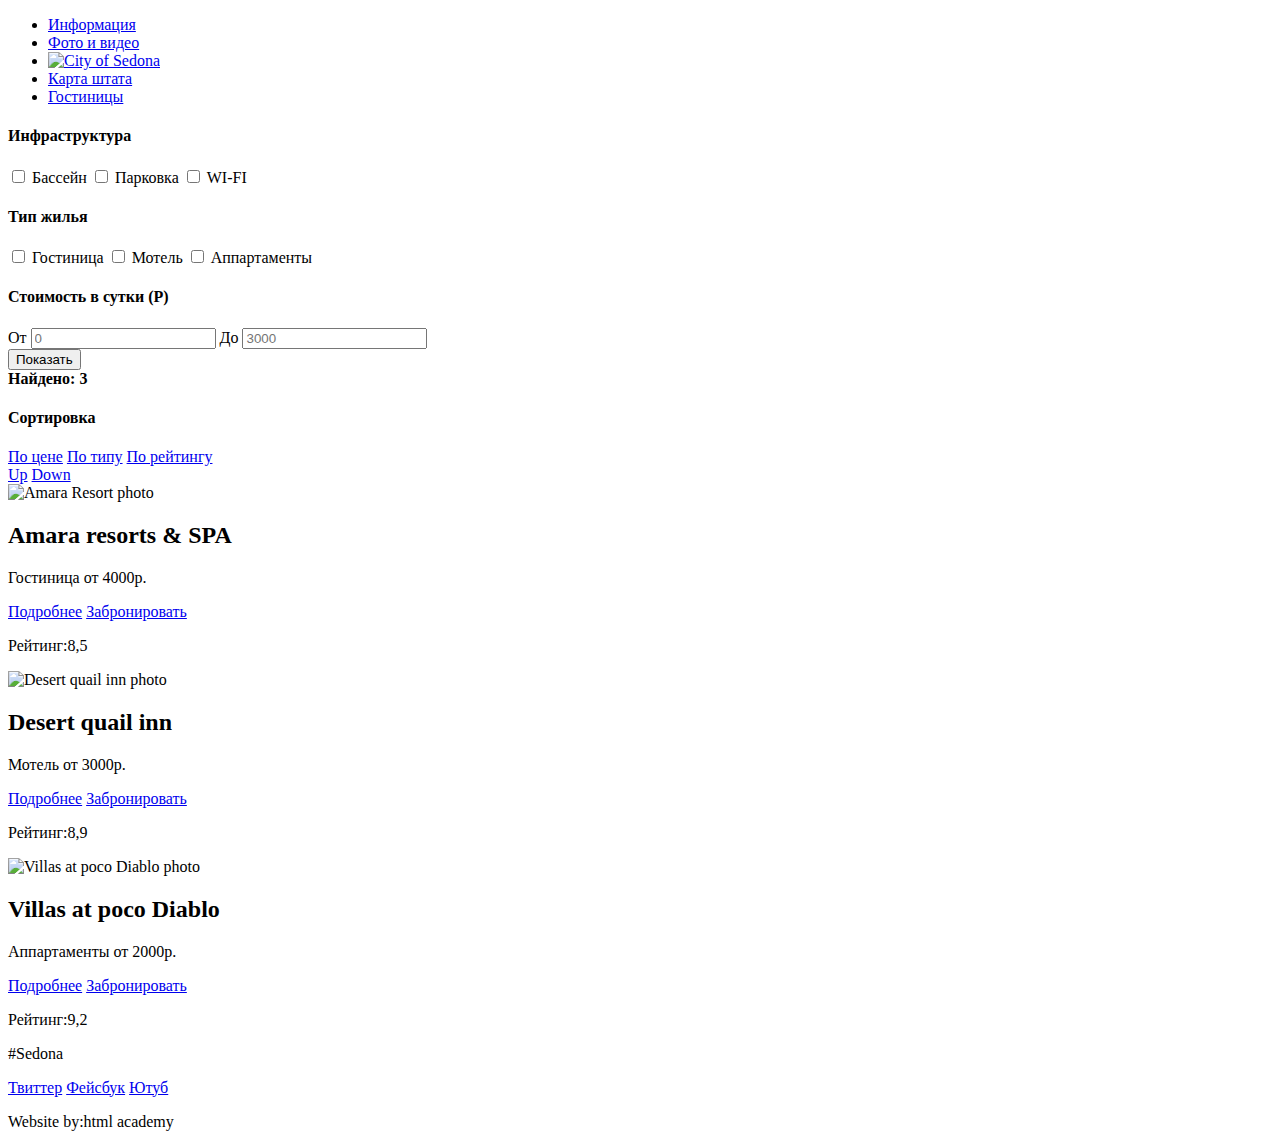
==== index-catalog.html @ 1a001a55 "Подправил  недочеты" ====
<!DOCTYPE html>
<html lang="ru">
<head>
    <meta charset="utf-8">
    <title>HTML Academy: Седона</title>
</head>
<body>
	<div class="container">

		<nav class="main-nav">
				<ul> 
					<li><a href="#">Информация</a></li>
					<li><a href="#">Фото и видео</a></li>
					<li><a href="#"><img src="#" class="logo" alt="City of Sedona"></a></li>
					<li><a href="#">Карта штата</a></li>   
					<li><a href="#">Гостиницы</a></li>
				</ul>
		</nav>

		<header class="search">
				<form action="#" method="post">

					<div class="infrostructure">
						<h4>Инфраструктура</h4>
						<label class="text"><input type="checkbox" name="pool">
						Бассейн
						</label>

						<label class="text"><input type="checkbox" name="parking">
						Парковка
						</label>

						<label class="text"><input type="checkbox" name="WI-FI">
						WI-FI
						</label>
					</div>

					<div class="type-of-house">
						<h4>Тип жилья</h4>

						<label class="text"><input type="checkbox" name="guesthouse">
						Гостиница
						</label>

						<label class="text"><input type="checkbox" name="motel">
						Мотель
						</label>

						<label class="text"><input type="checkbox" name="appartments">
						Аппартаменты
						</label>
					</div>

					<div class="price">
						<h4>Стоимость в сутки (Р)</h4>
						<div class="slider">
						<span class="bull bull-left"></span>
						<span class="bull bull-right"></span>
						</div>

						<label class="slide-text">
						<span>От </span><input type="text" id="from" name="from" placeholder="0">
						</label>

						<label class="slide-text">
						<span>До </span><input type="text" id="to" name="to" placeholder="3000">
						</label>
					</div>

					<button>Показать</button>
		 		</form>
		</header>

		<div class="results">
				<div class="sort">
					<div class="sort-left">
						<b>Найдено: 3</b>
						<h4>Сортировка</h4>
						<a href="#">По цене</a>
						<a href="#">По типу</a>
						<a href="#">По рейтингу</a>
					</div>

					<div class="sort-right">
						<a href="#" class="arrow">Up</a>
						<a href="#" class="arrow">Down</a>
					</div>
				</div>

				<div class="search-results-items">


					<div class="search-result-item">
						<img src="#" alt="Amara Resort photo">
						<h2>Amara resorts & SPA</h2>
						<P>Гостиница от 4000р.</P>
						<a href="#" class="btn">Подробнее</a>
						<a href="#" class="btn">Забронировать</a>
						<P>Рейтинг:8,5</P>
						<div class="stars">
							<span></span>
							<span></span>
							<span></span>
							<span></span>
							<span></span>
						</div>
					</div>


					<div class="search-result-item">
						<img src="#" alt="Desert quail inn photo">
						<h2>Desert quail inn</h2>
						<P>Мотель от 3000р.</P>
						<a href="#" class="btn">Подробнее</a>
						<a href="#" class="btn">Забронировать</a>
						<P>Рейтинг:8,9</P>
						<div class="stars">
							<span></span>
							<span></span>
							<span></span>
							<span></span>
							<span></span>
						</div>
					</div>


					<div class="search-result-item">
						<img src="#" alt="Villas at poco Diablo photo">
						<h2>Villas at poco Diablo</h2>
						<P>Аппартаменты от 2000р.</P>
						<a href="#" class="btn">Подробнее</a>
						<a href="#" class="btn">Забронировать</a>
						<P>Рейтинг:9,2</P>
						<div class="stars">
							<span></span>
							<span></span>
							<span></span>
							<span></span>
							<span></span>
						</div>
					</div>

				</div>
		</div>

		<div class="footer">

				<div class="footer-hashtag">
					<p>#Sedona</p>
				</div>

				<div class="footer-social">
					<a class="social-btn social-btn-twitter" href="#">Твиттер</a>
					<a class="social-btn social-btn-facebook" href="#">Фейсбук</a>
					<a class="social-btn social-btn-youtube" href="#">Ютуб</a>
				</div>

				<div class="footer-copyright">
					<p>Website by:<a class="copyright">html academy</a></p>
				</div>
		</div>

	</div>
</body>
</html>
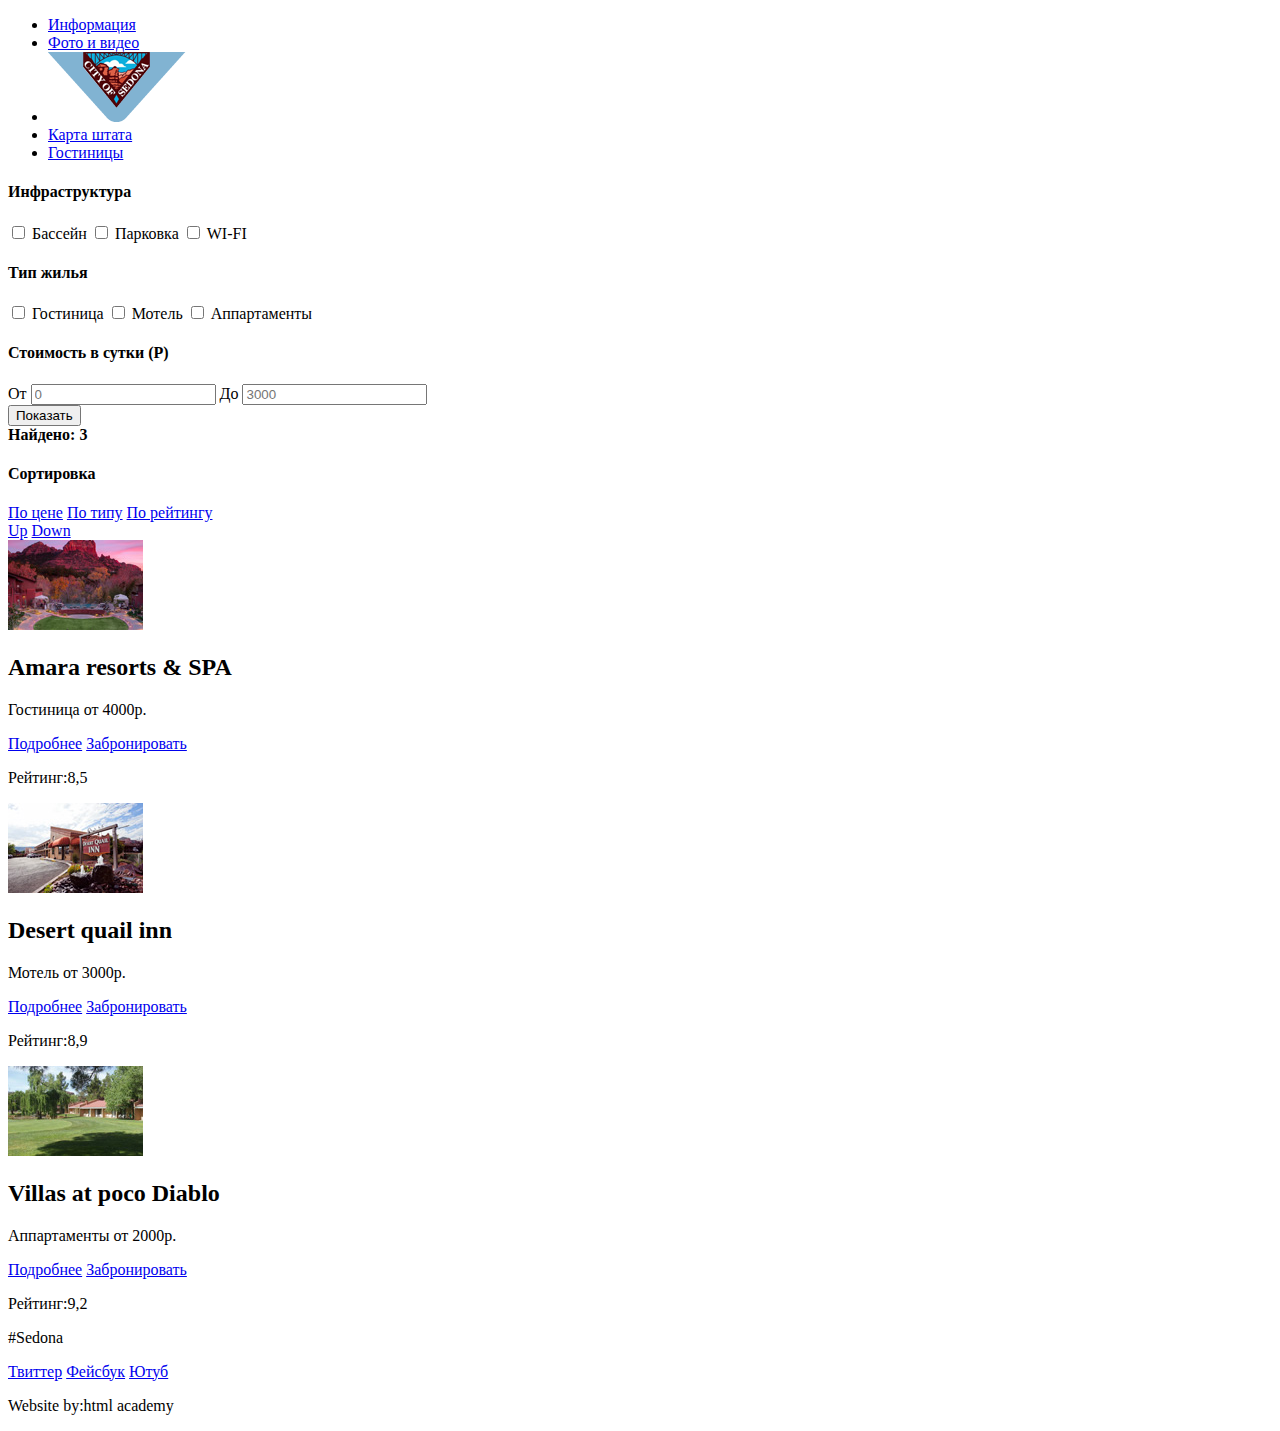
==== commit ebaa67d3: "+Контентные Картинки" ====
--- a/index-catalog.html
+++ b/index-catalog.html
@@ -11,7 +11,7 @@
 				<ul> 
 					<li><a href="#">Информация</a></li>
 					<li><a href="#">Фото и видео</a></li>
-					<li><a href="#"><img src="#" class="logo" alt="City of Sedona"></a></li>
+					<li><a href="#"><img src="img/logo.png" class="logo" alt="City of Sedona" width="138px" height="70px" ></a></li>
 					<li><a href="#">Карта штата</a></li>   
 					<li><a href="#">Гостиницы</a></li>
 				</ul>
@@ -91,7 +91,7 @@
 
 
 					<div class="search-result-item">
-						<img src="#" alt="Amara Resort photo">
+						<img src="img/amara-resort-img.jpg" alt="Amara Resort photo">
 						<h2>Amara resorts & SPA</h2>
 						<P>Гостиница от 4000р.</P>
 						<a href="#" class="btn">Подробнее</a>
@@ -108,7 +108,7 @@
 
 
 					<div class="search-result-item">
-						<img src="#" alt="Desert quail inn photo">
+						<img src="img/desert-quail-img.jpg" alt="Desert quail inn photo">
 						<h2>Desert quail inn</h2>
 						<P>Мотель от 3000р.</P>
 						<a href="#" class="btn">Подробнее</a>
@@ -125,7 +125,7 @@
 
 
 					<div class="search-result-item">
-						<img src="#" alt="Villas at poco Diablo photo">
+						<img src="img/villas-img.jpg" alt="Villas at poco Diablo photo">
 						<h2>Villas at poco Diablo</h2>
 						<P>Аппартаменты от 2000р.</P>
 						<a href="#" class="btn">Подробнее</a>
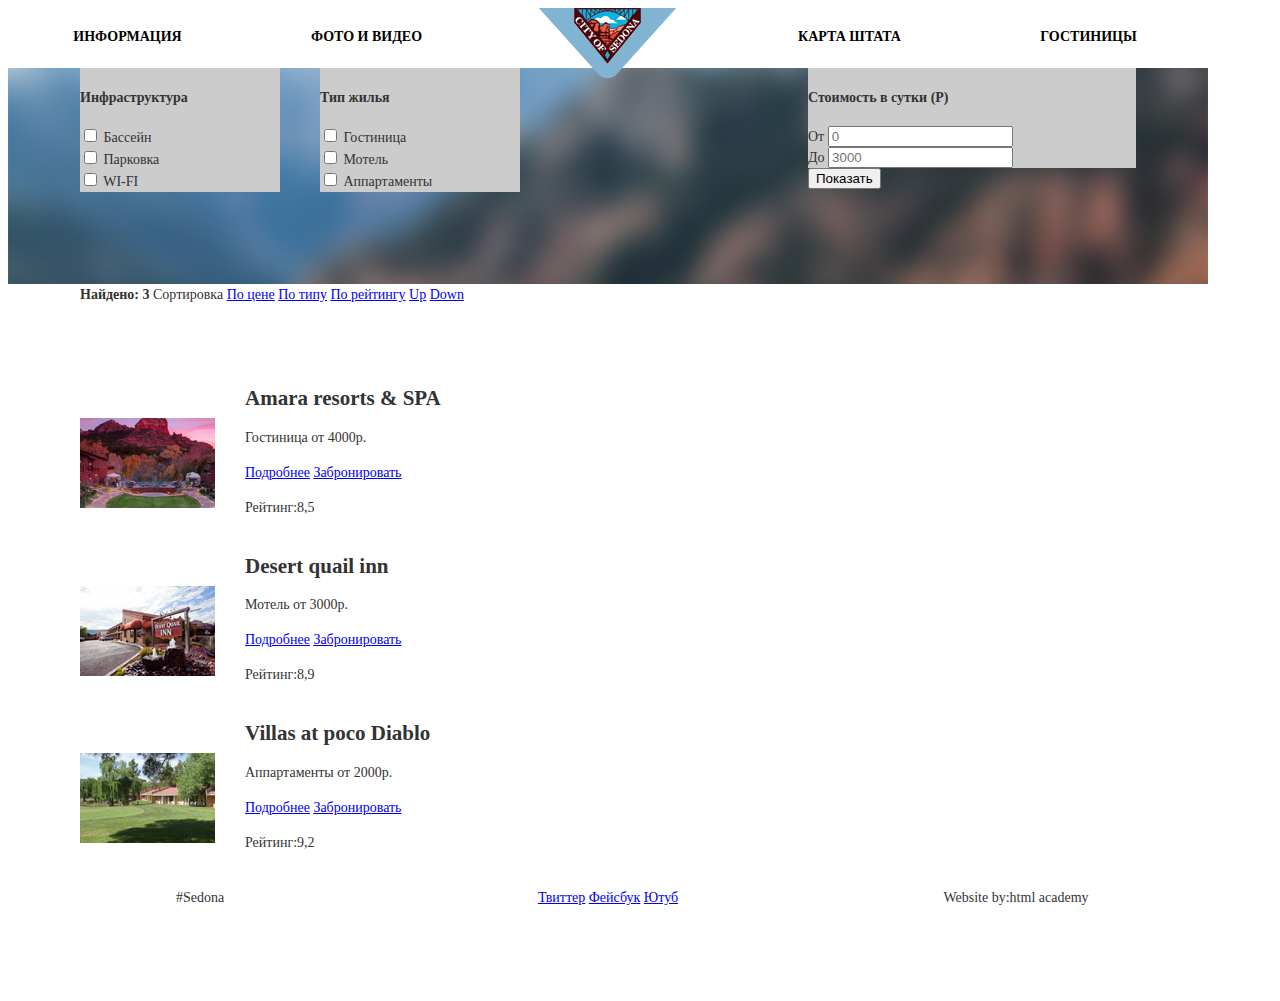
==== commit f5bcbe17: "сетка личного проекта." ====
--- a/index-catalog.html
+++ b/index-catalog.html
@@ -3,6 +3,7 @@
 <head>
     <meta charset="utf-8">
     <title>HTML Academy: Седона</title>
+    <link href="css/style.css" rel="stylesheet">
 </head>
 <body>
 	<div class="container">
@@ -17,8 +18,8 @@
 				</ul>
 		</nav>
 
-		<header class="search">
-				<form action="#" method="post">
+		<header class="filter clearfix">
+				<form action="#" method="post" class="filter-form">
 
 					<div class="infrostructure">
 						<h4>Инфраструктура</h4>
@@ -75,7 +76,7 @@
 				<div class="sort">
 					<div class="sort-left">
 						<b>Найдено: 3</b>
-						<h4>Сортировка</h4>
+						<span>Сортировка</span>
 						<a href="#">По цене</a>
 						<a href="#">По типу</a>
 						<a href="#">По рейтингу</a>
@@ -91,6 +92,7 @@
 
 
 					<div class="search-result-item">
+						
 						<img src="img/amara-resort-img.jpg" alt="Amara Resort photo">
 						<h2>Amara resorts & SPA</h2>
 						<P>Гостиница от 4000р.</P>
@@ -104,6 +106,7 @@
 							<span></span>
 							<span></span>
 						</div>
+						
 					</div>
 
 
@@ -143,22 +146,23 @@
 				</div>
 		</div>
 
-		<div class="footer">
+		<footer>
+				<div class="footer-content">
+					<div class="footer-hashtag">
+						<p>#Sedona</p>
+					</div>
 
-				<div class="footer-hashtag">
-					<p>#Sedona</p>
+					<div class="footer-social">
+						<a class="social-btn social-btn-twitter" href="#">Твиттер</a>
+						<a class="social-btn social-btn-facebook" href="#">Фейсбук</a>
+						<a class="social-btn social-btn-youtube" href="#">Ютуб</a>
+					</div>
+
+					<div class="footer-copyright">
+						<p>Website by:<a class="copyright">html academy</a></p>
+					</div>
 				</div>
-
-				<div class="footer-social">
-					<a class="social-btn social-btn-twitter" href="#">Твиттер</a>
-					<a class="social-btn social-btn-facebook" href="#">Фейсбук</a>
-					<a class="social-btn social-btn-youtube" href="#">Ютуб</a>
-				</div>
-
-				<div class="footer-copyright">
-					<p>Website by:<a class="copyright">html academy</a></p>
-				</div>
-		</div>
+		</footer>
 
 	</div>
 </body>
--- a/css/style.css
+++ b/css/style.css
@@ -0,0 +1,264 @@
+body {
+	font-family: "PT Sans";
+	font-size: 14px;
+	line-height: 21px;
+	color: #333333;
+	font-weight: normal;
+	width:1200px;
+}
+
+.container {
+	width: 1200px;
+}
+
+.clearfix::after {
+	clear:both;
+	display: table;
+	content:"";
+}
+	
+
+h1 {
+	font-size: 21px;
+	line-height: 26px;
+	font-weight: bold;
+}
+
+h3 {
+	font-size: 21px;
+	line-height: 21px;
+	color: #000000;
+}
+
+.main-nav ul {
+	font-size: 0px;
+	padding: 0px;
+	margin: 0px;
+}
+
+.main-nav li {
+	display: inline-block;
+	padding-top: 16px;
+	padding-bottom: 18px;
+	width: 239px;
+	margin: 0px;
+	font-size: 14px;
+	line-height: 26px;
+	text-align: center;
+	vertical-align: top;
+}
+.main-nav li:nth-child(3) {
+	width: 244px;
+	height: 56px;
+	padding: 0px;
+	margin: 0px;
+}
+
+.main-nav li a {
+	text-decoration: none;
+	text-transform: uppercase;
+	color: #000000;
+	font-weight: bold;
+}
+
+.main-nav {
+	min-height: 56px;
+}
+
+.header-landscape {
+	height: 352px;
+	width: 458px;
+	margin: 0 auto;
+	
+}
+.header-landscape img {
+	font-size: 0px;
+	padding: 0px;
+	margin: 0px;
+}
+
+.landscape {
+	background-image: url("../img/landscape-bottom-mask.png"), url("../img/landscape.jpg");
+	background-position: bottom, center;
+	background-repeat: no-repeat, no-repeat;
+	padding-top: 76px;
+	height: 432px;	
+}
+
+.promo {
+	min-height: 217px;
+	text-align: center;
+}
+
+.advantages > div {
+	outline: 1px solid black;
+	
+}
+
+.advantages-first-block .advantage-item-left {
+	float:left;
+	width: 400px;
+}
+
+.advantages-first-block .advantage-item-right {
+	float:right;
+	width: 800px;
+}
+
+.features ul{
+	min-height: 330px;
+	padding: 0px;
+	margin: 0px;
+	font-size: 0px;
+}
+
+.features li {
+	display: inline-block;
+	width: 400px;
+	margin: 0px;
+	font-size: 14px;
+}
+
+.advantages-second-block .advantage-item-left {
+	float:left;
+	width: 800px;
+}
+
+.advantages-second-block .advantage-item-right {
+	float:left;
+	width: 400px;
+}
+
+.advantages-third-block ul {
+	min-height: 256px;
+	padding: 0px;
+	margin: 0px;
+	font-size: 0px;
+}
+
+.advantages-third-block li {
+	display: inline-block;
+	margin: 0px;
+	padding: 0px;
+	width: 400px;
+	font-size: 14px;
+}
+
+.search {
+	position: relative;
+	min-height: 290px;
+	text-align: center;
+}
+
+.search .pop-up {
+	display: block;
+	margin: 0 auto;
+	width: 568px;
+	background: #766357;
+	color: white;
+	min-height: 86px;	
+}
+
+.search-block {
+	position: absolute;
+	min-height: 400px;
+	width: 568px;
+}
+
+.map {
+	height: 595px;
+}
+
+footer {
+	min-height: 120px;
+}
+
+.footer-content {
+	width: 1056px; 
+	margin: 0 auto;
+	font-size: 0px;
+}
+
+.footer-content div {
+	display: inline-block;
+	font-size: 14px;
+	text-align: center;
+}
+
+.footer-social {
+	width: 400px;
+	margin: 0 88px;
+}
+
+.footer-copyright,
+.footer-hashtag {
+	width: 240px;
+}
+
+
+
+
+.filter {
+	background: url("../img/filter-background.jpg");
+	min-height: 216px;
+	
+}
+form {
+	width: 1056px;
+	margin: 0 auto;
+}
+
+.infrostructure,
+.type-of-house {
+	width: 200px;
+	float: left; 
+	background: #ccc;
+}
+
+.infrostructure {
+	margin-right: 40px;
+}
+
+.type-of-house {
+	margin-right: 288px;
+}
+
+.price {
+	width: 328px;
+	float: right;
+	background: #ccc;
+}
+
+.filter-form label {
+	display: block;
+}
+
+.results {
+	width: 1056px;
+	margin: 0 auto;
+}
+
+.sort {
+	min-height: 87px;
+}
+
+.sort-left,
+.sort-right {
+	display: inline-block;
+}
+
+.sort-left span {
+	mrgin-left: 50px;
+}
+
+.search-result-item {
+	min-height: 150px;
+	padding-left: 165px;
+	position: relative;
+}
+
+.search-result-item img {
+	position: absolute;
+	top: 30px;
+	left: 0px;
+}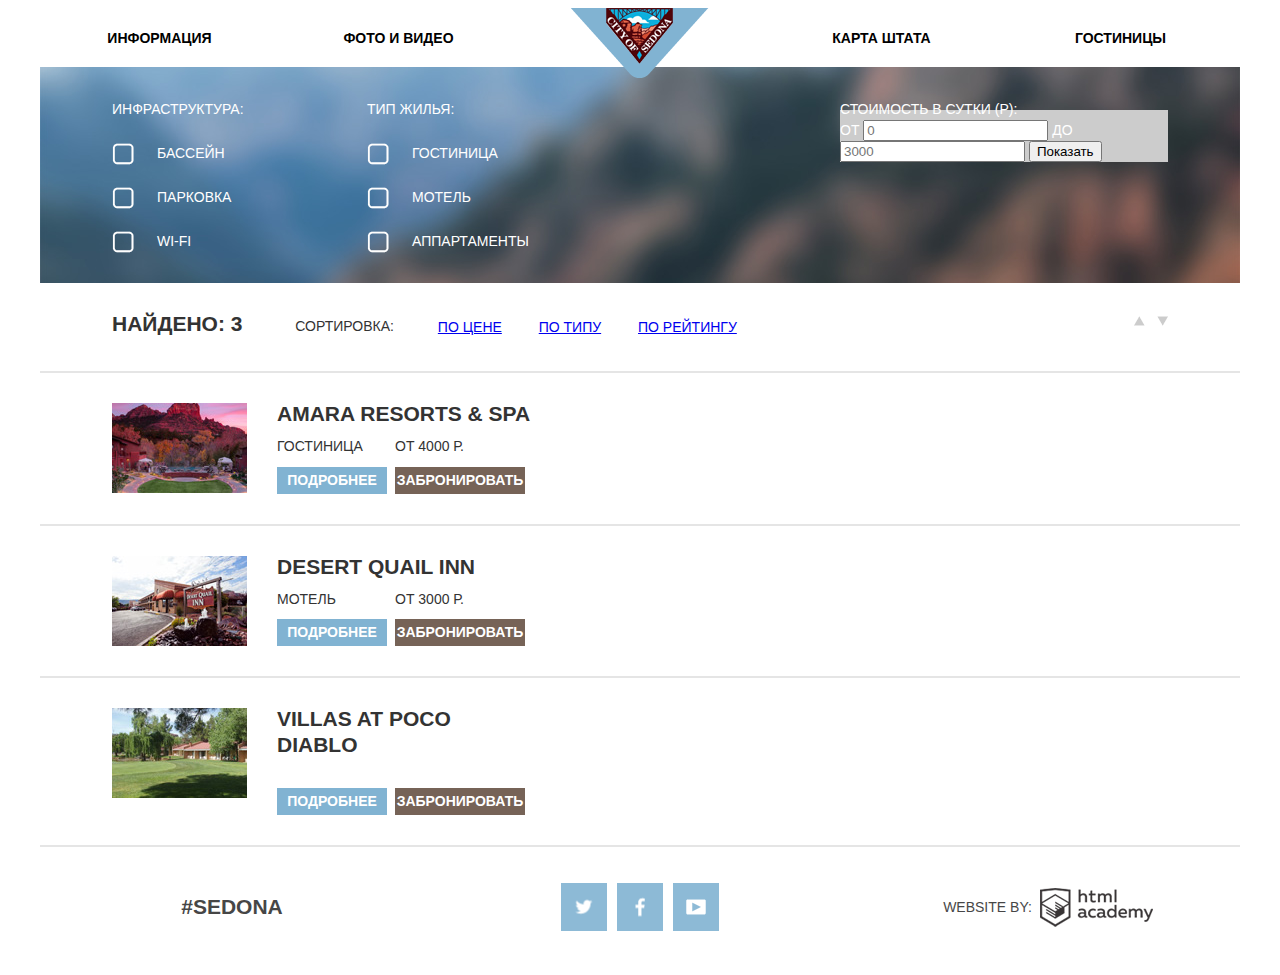
==== commit 55474330: "Сделал что смог" ====
--- a/index-catalog.html
+++ b/index-catalog.html
@@ -21,39 +21,39 @@
 		<header class="filter clearfix">
 				<form action="#" method="post" class="filter-form">
 
-					<div class="infrostructure">
-						<h4>Инфраструктура</h4>
-						<label class="text"><input type="checkbox" name="pool">
+					<fieldset class="infrostructure">
+						<legend>Инфраструктура:</legend>
+						<input type="checkbox" name="pool" id="pool"><label for="pool" class="text">
 						Бассейн
 						</label>
 
-						<label class="text"><input type="checkbox" name="parking">
+						<input type="checkbox" name="parking" id="parking"><label for="parking" class="text">
 						Парковка
 						</label>
 
-						<label class="text"><input type="checkbox" name="WI-FI">
+						<input type="checkbox" name="wi-fi" id="wi-fi"><label for="wi-fi" class="text">
 						WI-FI
 						</label>
-					</div>
+					</fieldset>
 
-					<div class="type-of-house">
-						<h4>Тип жилья</h4>
+					<fieldset class="type-of-house">
+						<legend>Тип жилья:</legend>
 
-						<label class="text"><input type="checkbox" name="guesthouse">
+						<input type="checkbox" name="guesthouse" id="guesthouse"><label for="guesthouse" class="text">
 						Гостиница
 						</label>
 
-						<label class="text"><input type="checkbox" name="motel">
+						<input type="checkbox" name="motel" id="motel"><label for="motel" class="text">
 						Мотель
 						</label>
 
-						<label class="text"><input type="checkbox" name="appartments">
+						<input type="checkbox" name="appartments" id="appartments"><label for="appartments" class="text">
 						Аппартаменты
 						</label>
-					</div>
+					</fieldset>
 
-					<div class="price">
-						<h4>Стоимость в сутки (Р)</h4>
+					<fieldset class="price">
+						<legend>Стоимость в сутки (Р):</legend>
 						<div class="slider">
 						<span class="bull bull-left"></span>
 						<span class="bull bull-right"></span>
@@ -66,83 +66,101 @@
 						<label class="slide-text">
 						<span>До </span><input type="text" id="to" name="to" placeholder="3000">
 						</label>
-					</div>
-
-					<button>Показать</button>
+						<button>Показать</button>
+					</fieldset>
 		 		</form>
 		</header>
 
 		<div class="results">
-				<div class="sort">
-					<div class="sort-left">
+				<div class="sort clearfix">
 						<b>Найдено: 3</b>
-						<span>Сортировка</span>
-						<a href="#">По цене</a>
-						<a href="#">По типу</a>
-						<a href="#">По рейтингу</a>
-					</div>
-
-					<div class="sort-right">
-						<a href="#" class="arrow">Up</a>
-						<a href="#" class="arrow">Down</a>
-					</div>
+						<span>Сортировка:</span>
+						<a href="#" class="sort-type">По цене</a>
+						<a href="#" class=" sort-type">По типу</a>
+						<a href="#" class="sort-type">По рейтингу</a>
+						<div class="arrow-block">
+							<a href="#" class="arrow" title="Up"></a>
+							<a href="#" class="arrow" title="Down"></a>
+						</div>
 				</div>
 
 				<div class="search-results-items">
-
+					<div class="search-result-item">
+						<div class="result-content">
+							<img src="img/amara-resort-img.jpg" alt="Amara Resort photo" width="135px" height="90px">
+							<div class="description">
+								<h2>Amara resorts & SPA</h2>
+								<div class="type-price">
+									<span>Гостиница</span>
+									<span>от 4000 р.</span>
+								</div>
+								<div class="btns">
+									<a href="#" class="btn btn-more">Подробнее</a>
+									<a href="#" class="btn btn-book">Забронировать</a>
+								</div>
+							</div>
+							<div class="stars">
+								<span></span>
+								<span></span>
+								<span></span>
+								<span></span>
+								<span></span>
+								<P>Рейтинг:8,5</P>
+							</div>	
+						</div>
+					</div>
 
 					<div class="search-result-item">
-						
-						<img src="img/amara-resort-img.jpg" alt="Amara Resort photo">
-						<h2>Amara resorts & SPA</h2>
-						<P>Гостиница от 4000р.</P>
-						<a href="#" class="btn">Подробнее</a>
-						<a href="#" class="btn">Забронировать</a>
-						<P>Рейтинг:8,5</P>
-						<div class="stars">
-							<span></span>
-							<span></span>
-							<span></span>
-							<span></span>
-							<span></span>
-						</div>
-						
-					</div>
-
-
-					<div class="search-result-item">
-						<img src="img/desert-quail-img.jpg" alt="Desert quail inn photo">
-						<h2>Desert quail inn</h2>
-						<P>Мотель от 3000р.</P>
-						<a href="#" class="btn">Подробнее</a>
-						<a href="#" class="btn">Забронировать</a>
-						<P>Рейтинг:8,9</P>
-						<div class="stars">
-							<span></span>
-							<span></span>
-							<span></span>
-							<span></span>
-							<span></span>
+						<div class="result-content">
+							<img src="img/desert-quail-img.jpg" alt="Desert quail inn photo" width="135px" height="90px">
+							<div class="description">
+								<h2>Desert quail inn</h2>
+								<div class="type-price">
+									<span>Мотель</span>
+									<span>от 3000 р.</span>
+								</div>
+								<div class="btns">
+									<a href="#" class="btn btn-more">Подробнее</a>
+									<a href="#" class="btn btn-book">Забронировать</a>
+								</div>
+							</div>
+							<div class="stars">
+								<span></span>
+								<span></span>
+								<span></span>
+								<span></span>
+								<span></span>
+								<P>Рейтинг:8,9</P>
+							</div>
 						</div>
 					</div>
 
 
 					<div class="search-result-item">
-						<img src="img/villas-img.jpg" alt="Villas at poco Diablo photo">
-						<h2>Villas at poco Diablo</h2>
-						<P>Аппартаменты от 2000р.</P>
-						<a href="#" class="btn">Подробнее</a>
-						<a href="#" class="btn">Забронировать</a>
-						<P>Рейтинг:9,2</P>
-						<div class="stars">
-							<span></span>
-							<span></span>
-							<span></span>
-							<span></span>
-							<span></span>
+						<div class="result-content">
+								<img src="img/villas-img.jpg" alt="Villas at poco Diablo photo" width="135px" height="90px">
+								<div class="description">
+									<h2>Villas at poco Diablo</h2>
+									<div class="price-type">
+										<span>Аппартаменты</span>
+										<span>от 2000р.</span>
+									</div>
+									<div class="btns">
+										<a href="#" class="btn">Подробнее</a>
+										<a href="#" class="btn">Забронировать</a>
+									</div>
+								</div>
+								
+								<div class="stars">
+									<span></span>
+									<span></span>
+									<span></span>
+									<span></span>
+									<span></span>
+									<P>Рейтинг:9,2</P>
+								</div>
+							</div>
 						</div>
-					</div>
-
 				</div>
 		</div>
 
@@ -158,8 +176,8 @@
 						<a class="social-btn social-btn-youtube" href="#">Ютуб</a>
 					</div>
 
-					<div class="footer-copyright">
-						<p>Website by:<a class="copyright">html academy</a></p>
+					<<div class="footer-copyright">
+						<span>Website by:</span><a class="copyright-btn" title="html academy" href="#"></a>
 					</div>
 				</div>
 		</footer>
--- a/css/style.css
+++ b/css/style.css
@@ -1,14 +1,17 @@
 body {
-	font-family: "PT Sans";
 	font-size: 14px;
 	line-height: 21px;
 	color: #333333;
 	font-weight: normal;
-	width:1200px;
+	text-transform: uppercase;
+	background-color: #ffffff;
+	font-family: 'PT Sans', 'Arial', sans-serif;
 }
 
 .container {
 	width: 1200px;
+	padding: 0 20px;
+	margin: 0 auto;
 }
 
 .clearfix::after {
@@ -17,19 +20,6 @@
 	content:"";
 }
 	
-
-h1 {
-	font-size: 21px;
-	line-height: 26px;
-	font-weight: bold;
-}
-
-h3 {
-	font-size: 21px;
-	line-height: 21px;
-	color: #000000;
-}
-
 .main-nav ul {
 	font-size: 0px;
 	padding: 0px;
@@ -39,7 +29,7 @@
 .main-nav li {
 	display: inline-block;
 	padding-top: 16px;
-	padding-bottom: 18px;
+	padding-bottom: 16px;
 	width: 239px;
 	margin: 0px;
 	font-size: 14px;
@@ -61,10 +51,6 @@
 	font-weight: bold;
 }
 
-.main-nav {
-	min-height: 56px;
-}
-
 .header-landscape {
 	height: 352px;
 	width: 458px;
@@ -79,6 +65,7 @@
 
 .landscape {
 	background-image: url("../img/landscape-bottom-mask.png"), url("../img/landscape.jpg");
+	background-color: #7e8187;
 	background-position: bottom, center;
 	background-repeat: no-repeat, no-repeat;
 	padding-top: 76px;
@@ -86,108 +73,338 @@
 }
 
 .promo {
-	min-height: 217px;
-	text-align: center;
-}
-
-.advantages > div {
-	outline: 1px solid black;
-	
-}
-
-.advantages-first-block .advantage-item-left {
+	text-align: center;
+	padding-top: 63px;
+}
+
+.promo h1 {
+	font-size: 21px;
+	line-height: 26px; 
+	padding-left: 300px;
+	padding-right: 300px;
+	margin: 0px;
+	font-weight: bold;
+	margin-bottom: 30px;
+}
+
+.promo h2 {
+	font-size: 14px;
+	line-height: 26px;
+	margin: 0px;
+	font-weight: normal;
+	margin-bottom: 50px;
+}
+
+
+.advantages-first-block {
+	background-color: #81b3d2;
+}
+
+.advantages h3 {
+	font-size: 21px;
+	line-height: 21px;
+	text-align: center;
+	font-weight: bold;
+	margin: 0px;
+}
+
+.advantages-first-block .advantage-item-text {
 	float:left;
+}
+
+.advantages-first-block .advantage-item-picture {
+	float:right;
+}
+
+.advantage-item-picture img {
+	display: block;
+	width: 800px;
+	height: 256px;
+}
+
+.advantage-item-text {
 	width: 400px;
-}
-
-.advantages-first-block .advantage-item-right {
-	float:right;
-	width: 800px;
-}
+	padding-top: 54px;
+	text-align: center;
+	color: #ffffff;
+}
+
+.advantage-item-text h3 {
+	padding-left: 125px;
+	padding-right: 124px;
+	margin-bottom: 22px;
+}
+
+.advantage-item-text span {
+	font-size: 14px;
+	line-height: 21px;
+}
+
+.advantage-item-text p {
+	font-size: 14px;
+	line-height: 21px;
+	margin-top: 25px;
+	margin-bottom: 50px;
+	padding-left: 55px;
+	padding-right: 55px;
+}
+
 
 .features ul{
-	min-height: 330px;
 	padding: 0px;
 	margin: 0px;
 	font-size: 0px;
 }
 
 .features li {
-	display: inline-block;
+	padding-top: 165px;
+	display: inline-block;
+	vertical-align: middle;
 	width: 400px;
-	margin: 0px;
-	font-size: 14px;
-}
-
-.advantages-second-block .advantage-item-left {
+	font-size: 14px;
+	position: relative;
+	text-align: center;
+}
+
+.features li::before {
+	position: absolute;
+	content: "";
+}
+
+.features li p {
+	padding-left: 50px;
+	padding-right: 50px;
+	margin-bottom: 77px;
+	margin-top: 25px;
+}
+
+.features li:first-child::before {
+	background-image: url("../img/house.png");
+	width: 75px;
+	height: 72px;
+	top: 60px;
+	left: 162px;
+}
+
+.features li:nth-child(2)::before {
+	background-image: url("../img/hamburger.png");
+	width: 74px;
+	height: 70px;
+	top: 61px;
+	left: 163px;
+}
+
+.features li:nth-child(3)::before {
+	background-image: url("../img/gift.png");
+	width: 64px;
+	height: 76px;
+	top: 56px;
+	left: 168px;
+}
+
+
+.advantages-second-block {
+	background-color: #81b3d2;
+}
+
+.advantages-second-block .advantage-item-picture {
 	float:left;
-	width: 800px;
-}
-
-.advantages-second-block .advantage-item-right {
+}
+
+.advantages-second-block .advantage-item-text {
 	float:left;
-	width: 400px;
 }
 
 .advantages-third-block ul {
-	min-height: 256px;
+	background-color: #eeeeee;
 	padding: 0px;
 	margin: 0px;
 	font-size: 0px;
 }
 
 .advantages-third-block li {
-	display: inline-block;
-	margin: 0px;
-	padding: 0px;
-	width: 400px;
-	font-size: 14px;
+	font-size: 14px;
+	color: #000000;
+	display: inline-block;
+	vertical-align: middle;
 }
 
 .search {
+	text-align: center;
+	padding-top: 54px;
 	position: relative;
-	min-height: 290px;
-	text-align: center;
-}
-
-.search .pop-up {
+	position: relative;
+}
+
+.search h2 {
+	margin: 0px;
+	font-size: 30px;
+	line-height: 30px;
+	margin-bottom: 28px;
+}
+
+.search p {
+	margin-bottom: 50px;
+	font-size: 14px;
+	line-height: 24px;
+}
+
+.search .search-btn {
 	display: block;
 	margin: 0 auto;
 	width: 568px;
 	background: #766357;
 	color: white;
-	min-height: 86px;	
-}
-
-.search-block {
+	min-height: 85px;	
+	font-size: 21px;
+	line-height: 26px;
+	font-weight: bold;
+	text-transform: uppercase;
+	border: 0px;
+}
+
+.pop-up {
 	position: absolute;
-	min-height: 400px;
+	z-index: 10;
+	left: 316px;
 	width: 568px;
+	padding-top: 55px;
+	background: #ffffff;
+
+}
+
+.pop-up input {
+	background-color: #f2f2f2;
+	border: 0px;
+	height: 38px;	
+	padding-left: 12px;
+	box-sizing: border-box;
+}
+
+
+.string input {
+	width: 346px;
+	margin-left: 17px;
+}
+
+.string {
+	margin: 0 auto;
+	width: 460px;
+	margin-bottom: 30px;
+	position: relative;
+}
+
+.string .calendar {
+	width: 21px;
+	height: 22px;
+	background: url("../img/sprite.png") no-repeat -10px -40px;
+	position: absolute;
+	right: 10px;
+	top: 8px;
+}
+
+.string-last {
+	font-size: 0px;
+	width: 460px;
+	margin: 0 auto;
+	margin-bottom: 54px;
+}
+
+.string-last input {
+	width: 115px;
+	font-size: 0px;
+}
+
+.half-string {
+	display: inline-block;
+	vertical-align: middle;
+	width: 230px;
+	position: relative;
+}
+
+.half-string .plus {
+	width: 11px;
+	height: 11px;
+	background: url("../img/sprite.png") no-repeat -10px -565px;
+	position: absolute;
+	right: 13px;
+	top: 14px;
+}
+
+.half-string .minus {
+	width: 12px;
+	height: 3px;
+	background: url("../img/sprite.png") no-repeat -10px -542px;
+	position: absolute;
+	right: 88px;
+	top: 18px;
+}
+
+.half-string:first-child input {
+	margin-left: 40px;
+}
+
+.half-string:last-child input {
+	margin-left: 27px;
+}
+
+.half-string:last-child {
+	width: 180px;
+	padding-left: 50px;
+}
+
+.pop-up input,
+.pop-up label {
+	font-size: 14px;
+	line-height: 26px;
+	font-weight: bold;
+}
+
+.pop-up button {
+	padding: 0px;
+	height: 58px;
+	width: 460px;
+	background-color: #81b3d2;
+	text-align: center;
+	color: #ffffff;
+	border: 0px;
+	font-size: 21px;
+	line-height: 26px;
+	font-weight: bold;
+	margin-bottom: 55px;
 }
 
 .map {
-	height: 595px;
+	background: url("../img/map.jpg") no-repeat;
+	height: 593px;
+	position: relative;
+	margin-bottom: -120px;
 }
 
 footer {
-	min-height: 120px;
-}
+	background: #ffffff;
+	opacity: 0.9;
+	width: 1200px;
+	}
 
 .footer-content {
 	width: 1056px; 
 	margin: 0 auto;
 	font-size: 0px;
+	padding-top: 36px;
+	padding-bottom: 36px;
 }
 
 .footer-content div {
 	display: inline-block;
-	font-size: 14px;
+	vertical-align: middle;
 	text-align: center;
 }
 
 .footer-social {
 	width: 400px;
 	margin: 0 88px;
+	font-size: 0px;
 }
 
 .footer-copyright,
@@ -195,32 +412,134 @@
 	width: 240px;
 }
 
+.footer-hashtag p {
+	margin: 0px;
+	font-size: 21px;
+	line-height: 26px;
+	font-weight: bold;
+}
+
+.footer-social .social-btn {
+	display: inline-block;
+	vertical-align: middle;
+	width: 46px;
+	height: 48px;
+	font-size: 0px;
+	background-color: #81b3d2;
+	position: relative;
+	margin: 0 5px;
+}
+
+.social-btn:hover {
+	background-color: #669ec0;
+}
+
+.social-btn:active {
+	background-color: #5496bd;
+}
+
+.social-btn:active + .social-btn::before {
+	opacity: 0.3;
+}
+
+.social-btn::before {
+	content: "";
+	position: absolute;
+	top: 50%;
+	left: 50%;
+	background-image: url("../img/sprite.png");
+	background-repeat: no-repeat;
+	transform: translate( -50%, -50%);
+}
+
+.social-btn-twitter::before {
+	background-position: -10px -633px;
+	width: 17px;
+    height: 15px;
+}
+
+.social-btn-facebook::before {
+	width: 10px;
+    height: 19px;
+    background-position: -10px -166px;
+}
+
+.social-btn-youtube::before {
+	width: 20px;
+    height: 16px;
+    background-position: -10px -668px;
+}
+
+.footer-copyright {
+	font-size: 0px;
+}
+
+.footer-copyright span, a {
+	display: inline-block;
+	vertical-align: middle;
+}
+
+.footer-copyright span {
+	margin-right: 8px;
+	font-size: 14px;
+	line-height: 26px;
+}
+
+.footer-copyright .copyright-btn {
+	width: 113px;
+	height: 39px;
+	background: url("../img/sprite.png") no-repeat -10px -483px;
+}
+
+.copyright-btn:hover {
+
+}
+
+
+
+
+
+
+
+
+
+
+
+
+
 
 
 
 .filter {
 	background: url("../img/filter-background.jpg");
-	min-height: 216px;
-	
-}
-form {
+	height: 184px;
+	padding-top: 32px;
+}
+.filter-form {
 	width: 1056px;
 	margin: 0 auto;
-}
-
-.infrostructure,
-.type-of-house {
+	color: white;
+}
+
+.filter-form fieldset {
+	padding: 0px;
+	margin: 0px;
+	border: 0px;
+}
+
+.filter-form legend {
+	padding: 0px;
+	margin: 0px;
+}
+
+.filter-form .infrostructure,
+.filter-form .type-of-house {
 	width: 200px;
 	float: left; 
-	background: #ccc;
-}
-
-.infrostructure {
-	margin-right: 40px;
-}
-
-.type-of-house {
-	margin-right: 288px;
+}
+
+.filter-form .infrostructure{
+	margin-right: 55px;
 }
 
 .price {
@@ -229,36 +548,185 @@
 	background: #ccc;
 }
 
-.filter-form label {
+input[type="checkbox"] {
+	display: none;
+}
+
+input[type="checkbox"] + label {
 	display: block;
-}
-
+	margin: 23px 0;
+	padding-left: 45px;
+	position: relative;
+	cursor: pointer;
+}
+
+input[type="checkbox"] + label::before {
+	content: "";
+	position: absolute;
+	top: 0;
+	left: 0;
+	width: 22px;
+	height: 22px;
+	background: url("../img/sprite.png") no-repeat -10px -124px;
+}
+
+input[type="checkbox"]:checked + label::after {
+	content: "";
+	position: absolute;
+	top: 0;
+	left: 0;
+	width: 26px;
+	height: 22px;
+	background: url("../img/sprite.png") no-repeat -10px -82px;
+}
+	
 .results {
+	padding-top: 28px;
+}
+
+.sort {
+	width: 1056px;
+	margin: 0 auto;	
+	padding-bottom: 33px;
+}
+
+.sort b {
+	font-size: 21px;
+	line-height: 26px;
+	margin-right: 49px;
+
+}
+
+.sort span {
+	margin-right: 40px;
+}
+
+.sort .sort-type {
+	margin-right: 33px;
+}
+
+.arrow-block {
+	float: right;
+	width: 34px;
+	height: 11px;
+	font-size: 0px;
+}
+
+.arrow {
+	display: inline-block;
+	vertical-align: middle;
+	font-size: 0px;
+	width: 11px;
+    height: 10px;
+    background: url("../img/sprite.png");
+    background-repeat: no-repeat;
+    background-position: -10px -10px;
+}
+
+.arrow:nth-child(2) {
+	margin-left: 12px;
+	transform: rotate(180deg);
+}
+
+
+
+
+
+
+
+
+
+.search-result-item {
+	border-top: 2px solid #e5e5e5;
+}
+
+.search-result-item:last-child {
+	border-bottom: 2px solid #e5e5e5;
+}
+
+.result-content {
 	width: 1056px;
 	margin: 0 auto;
-}
-
-.sort {
-	min-height: 87px;
-}
-
-.sort-left,
-.sort-right {
-	display: inline-block;
-}
-
-.sort-left span {
-	mrgin-left: 50px;
-}
-
-.search-result-item {
-	min-height: 150px;
-	padding-left: 165px;
-	position: relative;
-}
-
-.search-result-item img {
-	position: absolute;
-	top: 30px;
-	left: 0px;
-}+	padding-top: 30px;
+	padding-bottom: 30px;
+	font-size: 0px;
+}
+
+.result-content > div,
+.result-content img {
+	display: inline-block;
+	vertical-align: top;
+	font-size: 0px;
+}
+
+.description {
+	width: 260px;
+	margin-left: 30px;
+}
+
+.description h2 {
+	margin: 0px;
+	font-size: 21px;
+	line-height: 26px;
+	margin-top: -2px;
+	margin-bottom: 9px;
+}
+
+.description .type-price {
+	font-size: 0px;
+	margin-bottom: 9px;
+}
+
+.description .type-price span {
+	display:inline-block;
+	vertical-align: middle;
+	font-size: 14px;
+	line-height: 21px;
+}
+
+.type-price span:first-child {
+	width: 110px;
+	margin-right: 8px;
+}
+
+.description .btns {
+	font-size: 0px;
+}
+
+.btns .btn {
+	height: 21px;
+	width: 130px;
+	display: inline-block;
+	vertical-align: middle;
+	font-size: 14px;
+	font-weight: bold;
+	line-height: 21px;
+	color: #ffffff;
+	text-decoration: none;
+	text-align: center;
+	vertical-align: middle;
+	padding-top: 3px;
+	padding-bottom: 3px;
+}
+
+.btn:first-child {
+	background-color: #81b3d2;
+	width: 110px;
+	margin-right: 8px;
+}
+
+.btn:last-child {
+	background-color: #766357;
+}
+
+
+
+
+
+
+
+
+
+
+
+
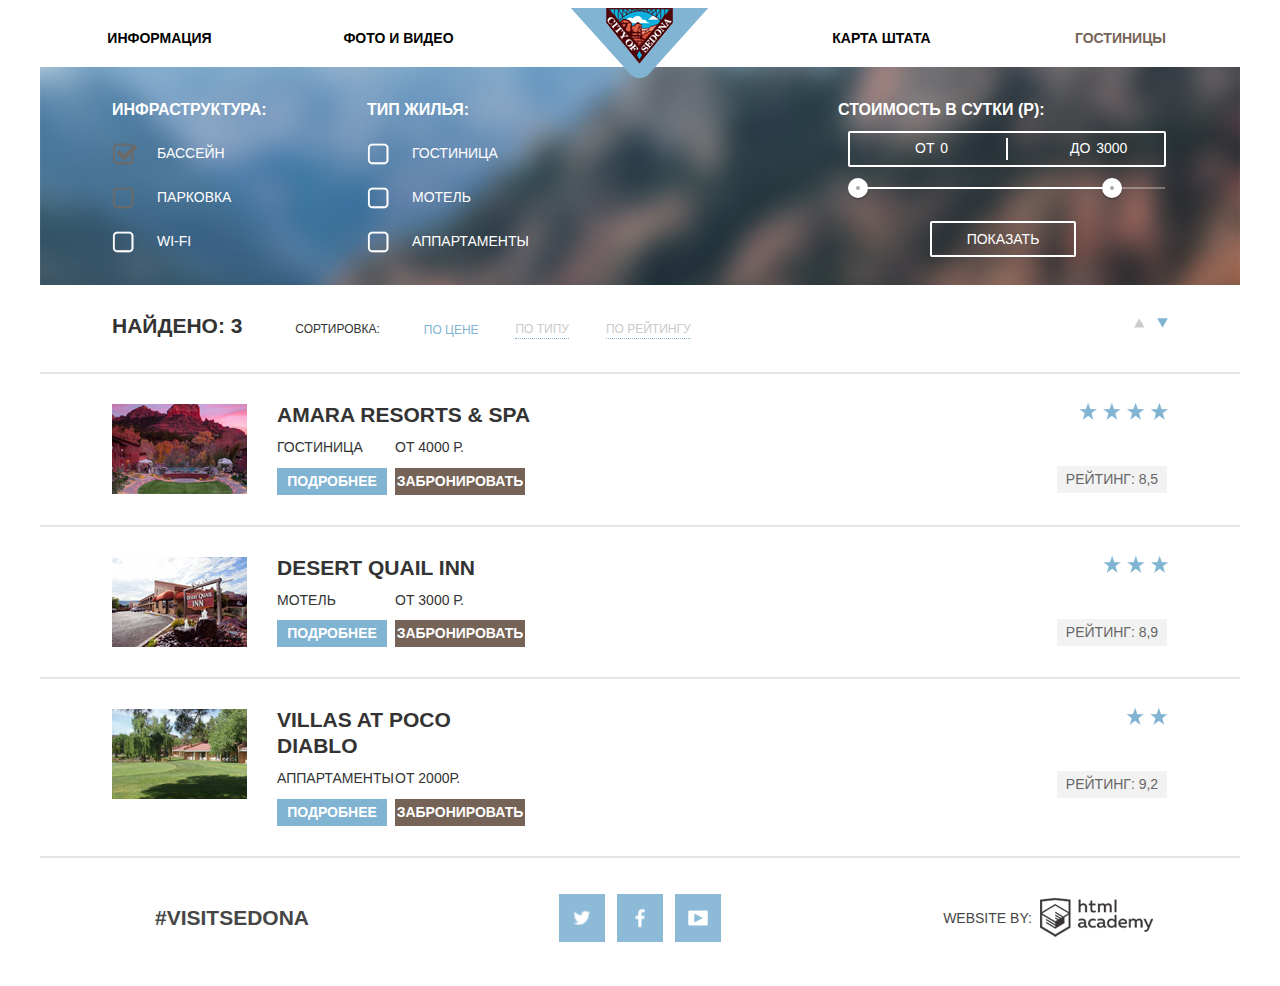
==== commit 870e3b1b: "На проверку" ====
--- a/index-catalog.html
+++ b/index-catalog.html
@@ -14,7 +14,7 @@
 					<li><a href="#">Фото и видео</a></li>
 					<li><a href="#"><img src="img/logo.png" class="logo" alt="City of Sedona" width="138px" height="70px" ></a></li>
 					<li><a href="#">Карта штата</a></li>   
-					<li><a href="#">Гостиницы</a></li>
+					<li><a href="#" class="active" >Гостиницы</a></li>
 				</ul>
 		</nav>
 
@@ -23,11 +23,11 @@
 
 					<fieldset class="infrostructure">
 						<legend>Инфраструктура:</legend>
-						<input type="checkbox" name="pool" id="pool"><label for="pool" class="text">
+						<input type="checkbox" name="pool" id="pool" disabled checked><label for="pool" class="text">
 						Бассейн
 						</label>
 
-						<input type="checkbox" name="parking" id="parking"><label for="parking" class="text">
+						<input type="checkbox" name="parking" id="parking" disabled><label for="parking" class="text">
 						Парковка
 						</label>
 
@@ -54,19 +54,23 @@
 
 					<fieldset class="price">
 						<legend>Стоимость в сутки (Р):</legend>
-						<div class="slider">
-						<span class="bull bull-left"></span>
-						<span class="bull bull-right"></span>
+						
+						<div class="price-controls">
+							<label class="min-price">от <input type="text" name="min-price" value="0"></label>
+							<label class="max-price">до <input type="text" name="max-price" value="3000"></label>
 						</div>
-
-						<label class="slide-text">
-						<span>От </span><input type="text" id="from" name="from" placeholder="0">
-						</label>
-
-						<label class="slide-text">
-						<span>До </span><input type="text" id="to" name="to" placeholder="3000">
-						</label>
-						<button>Показать</button>
+						<div class="price-range">
+							<div class="scale">
+								<div class="bar">
+								</div>
+							</div>
+							<div class="range-toggle range-toggle-min">
+							</div>
+							<div class="range-toggle range-toggle-max">
+							</div>
+						</div>
+						<button class="price-btn" type="submit">Показать</button>
+						
 					</fieldset>
 		 		</form>
 		</header>
@@ -75,12 +79,12 @@
 				<div class="sort clearfix">
 						<b>Найдено: 3</b>
 						<span>Сортировка:</span>
-						<a href="#" class="sort-type">По цене</a>
-						<a href="#" class=" sort-type">По типу</a>
+						<a class="sort-type active">По цене</a>
+						<a href="#" class="sort-type">По типу</a>
 						<a href="#" class="sort-type">По рейтингу</a>
 						<div class="arrow-block">
 							<a href="#" class="arrow" title="Up"></a>
-							<a href="#" class="arrow" title="Down"></a>
+							<a href="#" class="arrow active" title="Down"></a>
 						</div>
 				</div>
 
@@ -100,12 +104,8 @@
 								</div>
 							</div>
 							<div class="stars">
-								<span></span>
-								<span></span>
-								<span></span>
-								<span></span>
-								<span></span>
-								<P>Рейтинг:8,5</P>
+								<img src="img/4X.png" width="89px" height="17px">
+								<span>Рейтинг: 8,5</span>
 							</div>	
 						</div>
 					</div>
@@ -125,13 +125,9 @@
 								</div>
 							</div>
 							<div class="stars">
-								<span></span>
-								<span></span>
-								<span></span>
-								<span></span>
-								<span></span>
-								<P>Рейтинг:8,9</P>
-							</div>
+								<img src="img/3X.png" width="65px" height="17px">
+								<span>Рейтинг: 8,9</span>
+							</div>	
 						</div>
 					</div>
 
@@ -141,24 +137,20 @@
 								<img src="img/villas-img.jpg" alt="Villas at poco Diablo photo" width="135px" height="90px">
 								<div class="description">
 									<h2>Villas at poco Diablo</h2>
-									<div class="price-type">
+									<div class="type-price">
 										<span>Аппартаменты</span>
 										<span>от 2000р.</span>
 									</div>
 									<div class="btns">
-										<a href="#" class="btn">Подробнее</a>
-										<a href="#" class="btn">Забронировать</a>
+										<a href="#" class="btn btn-more">Подробнее</a>
+										<a href="#" class="btn btn-book">Забронировать</a>
 									</div>
 								</div>
-								
+
 								<div class="stars">
-									<span></span>
-									<span></span>
-									<span></span>
-									<span></span>
-									<span></span>
-									<P>Рейтинг:9,2</P>
-								</div>
+								<img src="img/2X.png" width="42px" height="17px">
+								<span>Рейтинг: 9,2</span>
+							</div>	
 							</div>
 						</div>
 				</div>
@@ -167,7 +159,7 @@
 		<footer>
 				<div class="footer-content">
 					<div class="footer-hashtag">
-						<p>#Sedona</p>
+						<p>#VisitSedona</p>
 					</div>
 
 					<div class="footer-social">
--- a/css/style.css
+++ b/css/style.css
@@ -42,13 +42,26 @@
 	height: 56px;
 	padding: 0px;
 	margin: 0px;
-}
-
-.main-nav li a {
+	font-size: 0px;
+}
+
+.main-nav a {
 	text-decoration: none;
 	text-transform: uppercase;
 	color: #000000;
 	font-weight: bold;
+}
+
+.main-nav a:hover {
+	color: #81b3d2;
+}
+
+.main-nav a:active {
+	color: #cacaca;
+}
+
+.main-nav a.active {
+	color: #766357;
 }
 
 .header-landscape {
@@ -179,7 +192,7 @@
 }
 
 .features li:first-child::before {
-	background-image: url("../img/house.png");
+	background: url("../img/sprite.png") no-repeat -5px -172px;
 	width: 75px;
 	height: 72px;
 	top: 60px;
@@ -187,7 +200,7 @@
 }
 
 .features li:nth-child(2)::before {
-	background-image: url("../img/hamburger.png");
+	background: url("../img/sprite.png") no-repeat -5px -89px;
 	width: 74px;
 	height: 70px;
 	top: 61px;
@@ -195,7 +208,7 @@
 }
 
 .features li:nth-child(3)::before {
-	background-image: url("../img/gift.png");
+	background: url("../img/sprite.png") no-repeat -181px -86px;
 	width: 64px;
 	height: 76px;
 	top: 56px;
@@ -270,7 +283,6 @@
 	width: 568px;
 	padding-top: 55px;
 	background: #ffffff;
-
 }
 
 .pop-up input {
@@ -281,6 +293,18 @@
 	box-sizing: border-box;
 }
 
+.pop-up input:hover {
+	background: #ebebeb;
+}
+
+.pop-up input:focus {
+	background: #ffffff;
+	outline-color: #e5e5e5;
+}
+
+.pop-up button {
+	outline: none;
+}
 
 .string input {
 	width: 346px;
@@ -297,12 +321,20 @@
 .string .calendar {
 	width: 21px;
 	height: 22px;
-	background: url("../img/sprite.png") no-repeat -10px -40px;
+	background: url("../img/sprite.png") no-repeat -134px -10px;
 	position: absolute;
 	right: 10px;
 	top: 8px;
 }
 
+.string .calendar:hover {
+	background: url("../img/sprite.png") no-repeat -175px -10px;
+}
+
+.string .calendar:active {
+	background: url("../img/sprite.png") no-repeat -216px -10px;
+}
+
 .string-last {
 	font-size: 0px;
 	width: 460px;
@@ -313,6 +345,8 @@
 .string-last input {
 	width: 115px;
 	font-size: 0px;
+	padding-left: 54px;
+	padding-right: 54px;
 }
 
 .half-string {
@@ -325,21 +359,43 @@
 .half-string .plus {
 	width: 11px;
 	height: 11px;
-	background: url("../img/sprite.png") no-repeat -10px -565px;
+	background: url("../img/sprite.png") no-repeat -292px -108px;
 	position: absolute;
 	right: 13px;
 	top: 14px;
 }
 
+.half-string .plus:hover {
+	background: url("../img/sprite.png") no-repeat -354px -108px;
+}
+
+.half-string .plus:active {
+	background: url("../img/sprite.png") no-repeat -323px -108px;
+}
+
 .half-string .minus {
 	width: 12px;
 	height: 3px;
-	background: url("../img/sprite.png") no-repeat -10px -542px;
+	background: url("../img/sprite.png") no-repeat -94px -108px;
 	position: absolute;
 	right: 88px;
 	top: 18px;
 }
 
+.half-string .minus:hover {
+	background: url("../img/sprite.png") no-repeat -260px -108px;
+}
+
+.half-string .minus:active {
+	background: url("../img/sprite.png") no-repeat -126px -108px;
+}
+
+.string button,
+.half-string button {
+	border: 0px;
+	cursor: pointer;
+}
+
 .half-string:first-child input {
 	margin-left: 40px;
 }
@@ -360,8 +416,8 @@
 	font-weight: bold;
 }
 
-.pop-up button {
-	padding: 0px;
+.pop-up .pop-up-btn {
+	text-decoration: none;
 	height: 58px;
 	width: 460px;
 	background-color: #81b3d2;
@@ -374,6 +430,24 @@
 	margin-bottom: 55px;
 }
 
+.pop-up-btn:hover {
+	background: #669ec0;
+}
+
+.pop-up-btn:active {
+	background: #5496bd;
+	color: rgba(255, 255, 255, 0.3);
+}
+
+.string ::-webkit-input-placeholder,
+.string-last ::-webkit-input-placeholder {
+	color:#c0392b;
+	font-size: 14px;
+	line-height: 26px;
+	font-weight: bold;
+	color: black;
+}
+
 .map {
 	background: url("../img/map.jpg") no-repeat;
 	height: 593px;
@@ -427,19 +501,7 @@
 	font-size: 0px;
 	background-color: #81b3d2;
 	position: relative;
-	margin: 0 5px;
-}
-
-.social-btn:hover {
-	background-color: #669ec0;
-}
-
-.social-btn:active {
-	background-color: #5496bd;
-}
-
-.social-btn:active + .social-btn::before {
-	opacity: 0.3;
+	margin: 0 6px;
 }
 
 .social-btn::before {
@@ -453,21 +515,41 @@
 }
 
 .social-btn-twitter::before {
-	background-position: -10px -633px;
+	background-position: -153px -103px;
 	width: 17px;
     height: 15px;
+}
+
+.social-btn-twitter:active::before {
+	background-position: -89px -134px;
 }
 
 .social-btn-facebook::before {
 	width: 10px;
     height: 19px;
-    background-position: -10px -166px;
+    background-position: -186px -52px;
+}
+
+.social-btn-facebook:active::before {
+	background-position: -216px -52px;
 }
 
 .social-btn-youtube::before {
 	width: 20px;
     height: 16px;
-    background-position: -10px -668px;
+    background-position: -116px -134px;
+}
+
+.social-btn-youtube:active::before {
+	background-position: -146px -134px;
+}
+
+.social-btn:hover {
+	background-color: #669ec0;
+}
+
+.social-btn:active {
+	background: #5496bd;
 }
 
 .footer-copyright {
@@ -488,23 +570,16 @@
 .footer-copyright .copyright-btn {
 	width: 113px;
 	height: 39px;
-	background: url("../img/sprite.png") no-repeat -10px -483px;
+	background: url("../img/sprite.png") no-repeat -90px -172px;
 }
 
 .copyright-btn:hover {
-
-}
-
-
-
-
-
-
-
-
-
-
-
+	background: url("../img/sprite.png") no-repeat -255px -54px;
+}
+
+.copyright-btn:active {
+	background: url("../img/sprite.png") no-repeat -252px -5px;
+}
 
 
 
@@ -512,7 +587,7 @@
 
 .filter {
 	background: url("../img/filter-background.jpg");
-	height: 184px;
+	height: 186px;
 	padding-top: 32px;
 }
 .filter-form {
@@ -525,11 +600,15 @@
 	padding: 0px;
 	margin: 0px;
 	border: 0px;
+
 }
 
 .filter-form legend {
 	padding: 0px;
 	margin: 0px;
+	font-size: 16px;
+	line-height: 21px;
+	font-weight: bold;
 }
 
 .filter-form .infrostructure,
@@ -540,12 +619,6 @@
 
 .filter-form .infrostructure{
 	margin-right: 55px;
-}
-
-.price {
-	width: 328px;
-	float: right;
-	background: #ccc;
 }
 
 input[type="checkbox"] {
@@ -567,7 +640,7 @@
 	left: 0;
 	width: 22px;
 	height: 22px;
-	background: url("../img/sprite.png") no-repeat -10px -124px;
+	background: url("../img/sprite.png") no-repeat -102px -52px;
 }
 
 input[type="checkbox"]:checked + label::after {
@@ -577,7 +650,137 @@
 	left: 0;
 	width: 26px;
 	height: 22px;
-	background: url("../img/sprite.png") no-repeat -10px -82px;
+	background: url("../img/sprite.png") no-repeat -10px -52px;
+}
+
+input[disabled]:checked + label::after {
+	background: url("../img/sprite.png") no-repeat -56px -52px;
+}
+
+input[disabled] + label::before {
+	background: url("../img/sprite.png") no-repeat -144px -52px;
+}
+
+
+
+.filter-form .price {
+	width: 330px;
+	float: right;
+}
+
+.price legend {
+	margin-bottom: 11px;
+}
+
+.price .price-controls {
+	height: 32px;
+	margin-bottom: 20px;
+	margin-left: 10px;
+	border: 2px solid #ffffff;
+	border-radius: 2px;
+	font-size: 0px;
+	width: 314px;
+	position: relative;
+}
+
+.price-controls::after {
+	content: "";
+	position: absolute;
+	width: 2px;
+	height: 22px;
+	background: #ffffff;
+	top: 50%;
+	left: 50%;
+	transform: translate(-50%, -50%);
+}
+
+.price-controls label {
+	display: inline-block;
+	font-size: 14px;
+	vertical-align: top;
+	cursor: pointer;
+	line-height: 28px;
+}
+
+.price-controls .min-price,
+.price-controls .max-price {
+	width: 90px;
+	padding-left: 65px;
+}
+
+.price-controls input {
+	width: 50px;
+	margin: 0px;
+	color: inherit;
+	font: inherit;
+	background: none;
+	border: none;
+	outline: none;
+}
+
+.price-range {
+	position: relative;
+	margin-bottom: 32px;
+	margin-left: 10px;
+	width: 317px;
+}
+
+.price-range .scale {
+	height: 2px;
+	background: rgba(255, 255, 255, 0.3);
+}
+
+.price-range .bar {
+	height: 2px;
+	background: #ffffff;
+	width: 80%;
+}
+
+.price-range .range-toggle {
+	position: absolute;
+	top: -9px;
+
+	width: 4px;
+	height: 4px;
+	background: #ababab;
+	border: 8px solid #ffffff;
+	border-radius: 50%;
+	box-shadow: 0 2px 1px 0 rgba(0, 1, 1, 0.2);
+	cursor: pointer;
+}
+
+.range-toggle-min {
+	left: 0px;
+}
+
+.range-toggle-max {
+	left: 80%;
+}
+
+.range-toggle:hover {
+	background: #1c4f80;
+}
+
+.price .price-btn {
+	display: block;
+	margin: 0 auto;
+	padding: 6px 35px;
+
+	font-size: 14px;
+	line-height: 20px;
+	color: #ffffff;
+	text-transform: uppercase;
+
+	background: transparent;
+	border: 2px solid #ffffff;
+	border-radius: 2px;
+	outline: none;
+	cursor: pointer;
+}
+
+.price .price-btn:hover {
+	background: #ffffff;
+	color: #000000;
 }
 	
 .results {
@@ -599,10 +802,31 @@
 
 .sort span {
 	margin-right: 40px;
+	font-size: 12px;
+	line-height: 18px;
 }
 
 .sort .sort-type {
 	margin-right: 33px;
+	font-size: 12px;
+	line-height: 18px;
+	text-decoration: none;
+	border-bottom: 1px dotted #81b3d2;
+	color: #cacaca;
+}
+
+.sort .active {
+	border: none;
+	color: #81b3d2;
+}
+
+.sort .sort-type:hover {
+	color: #81b3d2;
+}
+
+.sort .sort-type:active {
+	border: none;
+	color: #000000;
 }
 
 .arrow-block {
@@ -623,10 +847,28 @@
     background-position: -10px -10px;
 }
 
+
 .arrow:nth-child(2) {
-	margin-left: 12px;
+	margin-left: 12px;	
+}
+
+.arrow-block .active {
+	background-position: -72px -10px;
+}
+
+.arrow-block .arrow:nth-child(2):hover,
+.arrow-block .arrow:nth-child(2):active {
 	transform: rotate(180deg);
 }
+
+.arrow-block .arrow:hover {
+	background-position: -103px -10px;
+}
+
+.arrow-block .arrow:active {
+	background-position: -41px -10px;
+}
+
 
 
 
@@ -662,6 +904,7 @@
 .description {
 	width: 260px;
 	margin-left: 30px;
+	margin-right: 520px;
 }
 
 .description h2 {
@@ -670,6 +913,14 @@
 	line-height: 26px;
 	margin-top: -2px;
 	margin-bottom: 9px;
+}
+
+.description h2:hover {
+	color: #81b3d2;
+}
+
+.description h2:active {
+	color: #cacaca;
 }
 
 .description .type-price {
@@ -719,14 +970,58 @@
 	background-color: #766357;
 }
 
-
-
-
-
-
-
-
-
-
-
-
+.btn:first-child:hover {
+	background: #669ec0;
+}
+
+.btn:last-child:hover {
+	background-color: #604e43;
+}
+
+.btn:first-child:active {
+	background: #5496bd;
+	color: rgba(255, 255, 255, 0.3);
+}
+
+.btn:last-child:active {
+	background: #503e33;
+	color: rgba(255, 255, 255, 0.3);
+}
+
+.result-content .stars {
+	width: 111px;
+}
+
+.stars img {
+	float: right;
+	margin-top: -1px;
+}
+
+.stars span {
+	display: block;
+	width: 110px;
+	height: 21px;
+	margin-top: 62px;
+	margin-bottom: 1px;
+	margin-right: 1px;
+	color: white;
+	background-color: #f2f2f2;
+	color: #666666;
+	font-size: 14px;
+	line-height: 21px;
+	text-align: center;
+	padding-top: 3px;
+	padding-bottom: 3px;
+}
+}
+
+
+
+
+
+
+
+
+
+
+
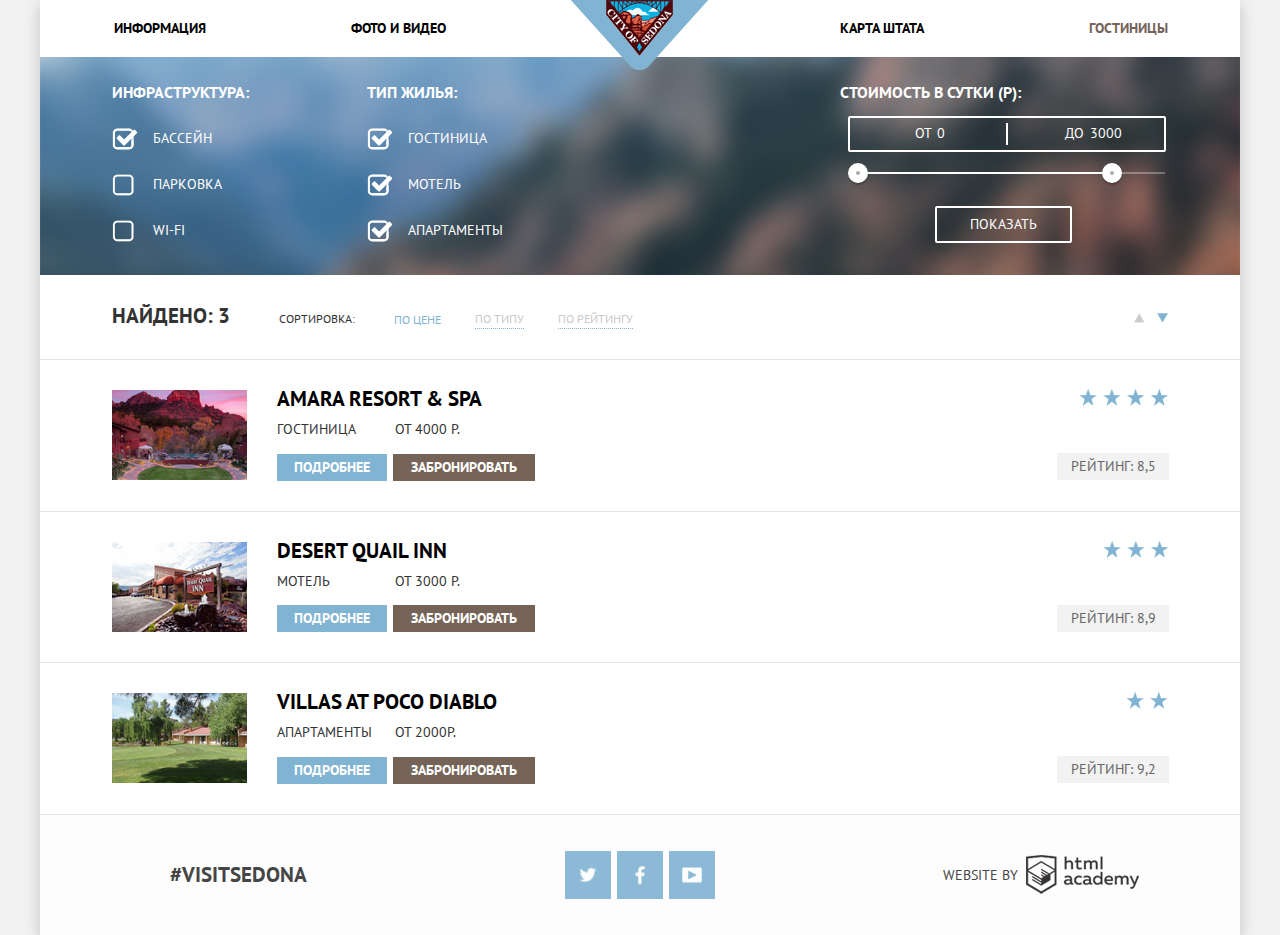
==== commit 295d6f1d: "Исправил недочеты" ====
--- a/index-catalog.html
+++ b/index-catalog.html
@@ -3,6 +3,8 @@
 <head>
     <meta charset="utf-8">
     <title>HTML Academy: Седона</title>
+    <link href="css/normalize.css" rel="stylesheet">
+    <link href="https://fonts.googleapis.com/css?family=PT+Sans:400,700&amp;subset=cyrillic-ext" rel="stylesheet">
     <link href="css/style.css" rel="stylesheet">
 </head>
 <body>
@@ -12,7 +14,7 @@
 				<ul> 
 					<li><a href="#">Информация</a></li>
 					<li><a href="#">Фото и видео</a></li>
-					<li><a href="#"><img src="img/logo.png" class="logo" alt="City of Sedona" width="138px" height="70px" ></a></li>
+					<li><a href="index.html"><img src="img/logo.png" class="logo" alt="City of Sedona" width="138px" height="70px" ></a></li>
 					<li><a href="#">Карта штата</a></li>   
 					<li><a href="#" class="active" >Гостиницы</a></li>
 				</ul>
@@ -23,11 +25,11 @@
 
 					<fieldset class="infrostructure">
 						<legend>Инфраструктура:</legend>
-						<input type="checkbox" name="pool" id="pool" disabled checked><label for="pool" class="text">
+						<input type="checkbox" name="pool" id="pool" checked><label for="pool" class="text">
 						Бассейн
 						</label>
 
-						<input type="checkbox" name="parking" id="parking" disabled><label for="parking" class="text">
+						<input type="checkbox" name="parking" id="parking" ><label for="parking" class="text">
 						Парковка
 						</label>
 
@@ -39,16 +41,16 @@
 					<fieldset class="type-of-house">
 						<legend>Тип жилья:</legend>
 
-						<input type="checkbox" name="guesthouse" id="guesthouse"><label for="guesthouse" class="text">
+						<input type="checkbox" name="guesthouse" id="guesthouse" checked><label for="guesthouse" class="text">
 						Гостиница
 						</label>
 
-						<input type="checkbox" name="motel" id="motel"><label for="motel" class="text">
+						<input type="checkbox" name="motel" id="motel" checked><label for="motel" class="text">
 						Мотель
 						</label>
 
-						<input type="checkbox" name="appartments" id="appartments"><label for="appartments" class="text">
-						Аппартаменты
+						<input type="checkbox" name="appartments" id="appartments" checked><label for="appartments" class="text">
+						Апартаменты
 						</label>
 					</fieldset>
 
@@ -91,9 +93,9 @@
 				<div class="search-results-items">
 					<div class="search-result-item">
 						<div class="result-content">
-							<img src="img/amara-resort-img.jpg" alt="Amara Resort photo" width="135px" height="90px">
+							<a href="#" class="img"><img src="img/amara-resort-img.jpg" alt="Amara Resort photo" width="135px" height="90px"></a>
 							<div class="description">
-								<h2>Amara resorts & SPA</h2>
+								<a href="#" class="hotel-name">Amara resort & SPA</a>
 								<div class="type-price">
 									<span>Гостиница</span>
 									<span>от 4000 р.</span>
@@ -112,9 +114,9 @@
 
 					<div class="search-result-item">
 						<div class="result-content">
-							<img src="img/desert-quail-img.jpg" alt="Desert quail inn photo" width="135px" height="90px">
+							<a href="#" class="img"><img src="img/desert-quail-img.jpg" alt="Desert quail inn photo" width="135px" height="90px"></a>
 							<div class="description">
-								<h2>Desert quail inn</h2>
+								<a href="#" class="hotel-name">Desert quail inn</a>
 								<div class="type-price">
 									<span>Мотель</span>
 									<span>от 3000 р.</span>
@@ -134,11 +136,11 @@
 
 					<div class="search-result-item">
 						<div class="result-content">
-								<img src="img/villas-img.jpg" alt="Villas at poco Diablo photo" width="135px" height="90px">
+								<a href="#" class="img"><img src="img/villas-img.jpg" alt="Villas at poco Diablo photo" width="135px" height="90px"></a>
 								<div class="description">
-									<h2>Villas at poco Diablo</h2>
+									<a href="#" class="hotel-name">Villas at poco Diablo</a>
 									<div class="type-price">
-										<span>Аппартаменты</span>
+										<span>Апартаменты</span>
 										<span>от 2000р.</span>
 									</div>
 									<div class="btns">
@@ -169,7 +171,7 @@
 					</div>
 
 					<<div class="footer-copyright">
-						<span>Website by:</span><a class="copyright-btn" title="html academy" href="#"></a>
+						<span>Website by</span><a class="copyright-btn" title="html academy" href="#"></a>
 					</div>
 				</div>
 		</footer>
--- a/css/style.css
+++ b/css/style.css
@@ -4,14 +4,14 @@
 	color: #333333;
 	font-weight: normal;
 	text-transform: uppercase;
-	background-color: #ffffff;
 	font-family: 'PT Sans', 'Arial', sans-serif;
+	background-color: #f2f2f2;
 }
 
 .container {
 	width: 1200px;
-	padding: 0 20px;
 	margin: 0 auto;
+	box-shadow: 0px 5px 15px 0px rgba(0, 1, 1, 0.2);
 }
 
 .clearfix::after {
@@ -24,11 +24,12 @@
 	font-size: 0px;
 	padding: 0px;
 	margin: 0px;
+	background-color: #ffffff;
 }
 
 .main-nav li {
 	display: inline-block;
-	padding-top: 16px;
+	padding-top: 13px;
 	padding-bottom: 16px;
 	width: 239px;
 	margin: 0px;
@@ -39,10 +40,15 @@
 }
 .main-nav li:nth-child(3) {
 	width: 244px;
-	height: 56px;
+	height: 57px;
 	padding: 0px;
 	margin: 0px;
 	font-size: 0px;
+}
+
+.main-nav li:last-child {
+	width: 150px;
+	margin-left: 52px;
 }
 
 .main-nav a {
@@ -82,12 +88,14 @@
 	background-position: bottom, center;
 	background-repeat: no-repeat, no-repeat;
 	padding-top: 76px;
-	height: 432px;	
+	height: 431px;	
 }
 
 .promo {
 	text-align: center;
-	padding-top: 63px;
+	padding-top: 60px;
+	background-color: #ffffff;
+	padding-bottom: 50px;
 }
 
 .promo h1 {
@@ -97,7 +105,7 @@
 	padding-right: 300px;
 	margin: 0px;
 	font-weight: bold;
-	margin-bottom: 30px;
+	margin-bottom: 28px;
 }
 
 .promo h2 {
@@ -105,7 +113,7 @@
 	line-height: 26px;
 	margin: 0px;
 	font-weight: normal;
-	margin-bottom: 50px;
+	color: #333333;
 }
 
 
@@ -145,7 +153,7 @@
 .advantage-item-text h3 {
 	padding-left: 125px;
 	padding-right: 124px;
-	margin-bottom: 22px;
+	margin-bottom: 23px;
 }
 
 .advantage-item-text span {
@@ -156,21 +164,27 @@
 .advantage-item-text p {
 	font-size: 14px;
 	line-height: 21px;
-	margin-top: 25px;
+	margin-top: 23px;																		
 	margin-bottom: 50px;
 	padding-left: 55px;
 	padding-right: 55px;
 }
 
+div.advantage-item-text:nth-child(2) p {
+	padding-left: 40px;
+	padding-right: 40px;
+}
+
 
 .features ul{
 	padding: 0px;
 	margin: 0px;
 	font-size: 0px;
+	background: #ffffff;
 }
 
 .features li {
-	padding-top: 165px;
+	padding-top: 162px;
 	display: inline-block;
 	vertical-align: middle;
 	width: 400px;
@@ -187,8 +201,8 @@
 .features li p {
 	padding-left: 50px;
 	padding-right: 50px;
-	margin-bottom: 77px;
-	margin-top: 25px;
+	margin-bottom: 82px;
+	margin-top: 23px;
 }
 
 .features li:first-child::before {
@@ -240,13 +254,23 @@
 	color: #000000;
 	display: inline-block;
 	vertical-align: middle;
-}
+	padding-top: 47px;
+}
+
+li.advantage-item-text p {
+	margin-bottom: 57px;
+	padding-right: 60px;
+	padding-left: 60px;
+}
+
+
 
 .search {
 	text-align: center;
 	padding-top: 54px;
 	position: relative;
 	position: relative;
+	background: #ffffff;
 }
 
 .search h2 {
@@ -257,7 +281,7 @@
 }
 
 .search p {
-	margin-bottom: 50px;
+	margin-bottom: 47px;
 	font-size: 14px;
 	line-height: 24px;
 }
@@ -274,6 +298,7 @@
 	font-weight: bold;
 	text-transform: uppercase;
 	border: 0px;
+	font-family:  'PT Sans', 'Arial', sans-serif;
 }
 
 .pop-up {
@@ -289,8 +314,17 @@
 	background-color: #f2f2f2;
 	border: 0px;
 	height: 38px;	
-	padding-left: 12px;
 	box-sizing: border-box;
+}
+
+.pop-up input,
+.pop-up label {
+	font-size: 14px;
+	line-height: 26px;
+	font-weight: bold;
+	font-family:  'PT Sans', 'Arial', sans-serif;
+	text-transform: uppercase;
+	color: black;
 }
 
 .pop-up input:hover {
@@ -299,7 +333,8 @@
 
 .pop-up input:focus {
 	background: #ffffff;
-	outline-color: #e5e5e5;
+	border: 2px solid #e5e5e5;
+	outline: none;
 }
 
 .pop-up button {
@@ -309,6 +344,13 @@
 .string input {
 	width: 346px;
 	margin-left: 17px;
+	padding-left: 12px;
+	border: none;
+	padding-right: 0px;
+}
+
+.string:nth-child(2) input {
+	margin-left: 16px;
 }
 
 .string {
@@ -344,9 +386,13 @@
 
 .string-last input {
 	width: 115px;
-	font-size: 0px;
-	padding-left: 54px;
-	padding-right: 54px;
+	padding-left: 40px;
+	padding-right: 40px;
+	text-align: center;
+}
+
+.pop-up input::-ms-clear {
+   display: none;
 }
 
 .half-string {
@@ -357,37 +403,39 @@
 }
 
 .half-string .plus {
-	width: 11px;
-	height: 11px;
-	background: url("../img/sprite.png") no-repeat -292px -108px;
+	width: 35px;
+	height: 38px;
+	background: url("../img/sprite.png") no-repeat -273px -121px;
 	position: absolute;
-	right: 13px;
-	top: 14px;
+	right: 0px;
+	top: 0px;
+	padding: 0px;
 }
 
 .half-string .plus:hover {
-	background: url("../img/sprite.png") no-repeat -354px -108px;
+	background: url("../img/sprite.png") no-repeat -335px -121px;
 }
 
 .half-string .plus:active {
-	background: url("../img/sprite.png") no-repeat -323px -108px;
+	background: url("../img/sprite.png") no-repeat -304px -121px;
 }
 
 .half-string .minus {
-	width: 12px;
-	height: 3px;
-	background: url("../img/sprite.png") no-repeat -94px -108px;
+	width: 35px;
+	height: 38px;
+	background: url("../img/sprite.png") no-repeat -298px -171px; 
 	position: absolute;
-	right: 88px;
-	top: 18px;
+	left: 112px;
+	top: 0px;	
+	padding: 0px;
 }
 
 .half-string .minus:hover {
-	background: url("../img/sprite.png") no-repeat -260px -108px;
+	background: url("../img/sprite.png") no-repeat -220px -171px;
 }
 
 .half-string .minus:active {
-	background: url("../img/sprite.png") no-repeat -126px -108px;
+	background: url("../img/sprite.png") no-repeat -259px -171px;
 }
 
 .string button,
@@ -401,19 +449,12 @@
 }
 
 .half-string:last-child input {
-	margin-left: 27px;
+	margin-left: 25px;
 }
 
 .half-string:last-child {
 	width: 180px;
 	padding-left: 50px;
-}
-
-.pop-up input,
-.pop-up label {
-	font-size: 14px;
-	line-height: 26px;
-	font-weight: bold;
 }
 
 .pop-up .pop-up-btn {
@@ -428,7 +469,10 @@
 	line-height: 26px;
 	font-weight: bold;
 	margin-bottom: 55px;
-}
+	font-family:  'PT Sans', 'Arial', sans-serif;
+	text-transform: uppercase;
+}
+
 
 .pop-up-btn:hover {
 	background: #669ec0;
@@ -441,7 +485,7 @@
 
 .string ::-webkit-input-placeholder,
 .string-last ::-webkit-input-placeholder {
-	color:#c0392b;
+	color: #c0392b;
 	font-size: 14px;
 	line-height: 26px;
 	font-weight: bold;
@@ -472,7 +516,7 @@
 .footer-content div {
 	display: inline-block;
 	vertical-align: middle;
-	text-align: center;
+	
 }
 
 .footer-social {
@@ -491,6 +535,7 @@
 	font-size: 21px;
 	line-height: 26px;
 	font-weight: bold;
+	margin-left: 58px;
 }
 
 .footer-social .social-btn {
@@ -501,7 +546,11 @@
 	font-size: 0px;
 	background-color: #81b3d2;
 	position: relative;
-	margin: 0 6px;
+	margin: 0 3px;
+}
+
+.footer-social .social-btn:first-child {
+	margin-left: 125px;
 }
 
 .social-btn::before {
@@ -565,6 +614,7 @@
 	margin-right: 8px;
 	font-size: 14px;
 	line-height: 26px;
+	margin-left: 15px;
 }
 
 .footer-copyright .copyright-btn {
@@ -587,8 +637,8 @@
 
 .filter {
 	background: url("../img/filter-background.jpg");
-	height: 186px;
-	padding-top: 32px;
+	height: 193px;
+	padding-top: 25px;
 }
 .filter-form {
 	width: 1056px;
@@ -627,8 +677,8 @@
 
 input[type="checkbox"] + label {
 	display: block;
-	margin: 23px 0;
-	padding-left: 45px;
+	margin: 25px 0;
+	padding-left: 41px;
 	position: relative;
 	cursor: pointer;
 }
@@ -669,7 +719,8 @@
 }
 
 .price legend {
-	margin-bottom: 11px;
+	margin-bottom: 13px;
+	margin-left: 2px;
 }
 
 .price .price-controls {
@@ -699,13 +750,19 @@
 	font-size: 14px;
 	vertical-align: top;
 	cursor: pointer;
-	line-height: 28px;
+	line-height: 14px;
+	padding-top: 5px;
+	padding-bottom: 5px;
 }
 
 .price-controls .min-price,
 .price-controls .max-price {
 	width: 90px;
 	padding-left: 65px;
+}
+
+.price-controls .max-price {
+	padding-left: 60px;
 }
 
 .price-controls input {
@@ -764,12 +821,13 @@
 .price .price-btn {
 	display: block;
 	margin: 0 auto;
-	padding: 6px 35px;
-
-	font-size: 14px;
-	line-height: 20px;
+	padding: 6px 33px;
+
+	font-size: 14px;
+	line-height: 21px;
 	color: #ffffff;
 	text-transform: uppercase;
+	font-family: 'PT Sans', 'Arial', sans-serif;
 
 	background: transparent;
 	border: 2px solid #ffffff;
@@ -790,24 +848,25 @@
 .sort {
 	width: 1056px;
 	margin: 0 auto;	
-	padding-bottom: 33px;
+	padding-bottom: 30px;
 }
 
 .sort b {
 	font-size: 21px;
 	line-height: 26px;
-	margin-right: 49px;
+	margin-right: 45px;
 
 }
 
 .sort span {
-	margin-right: 40px;
+	margin-right: 35px;
 	font-size: 12px;
 	line-height: 18px;
 }
 
+
 .sort .sort-type {
-	margin-right: 33px;
+	margin-right: 30px;
 	font-size: 12px;
 	line-height: 18px;
 	text-decoration: none;
@@ -832,8 +891,9 @@
 .arrow-block {
 	float: right;
 	width: 34px;
-	height: 11px;
-	font-size: 0px;
+	height: 21px;
+	font-size: 0px;
+	margin-top: 5px;
 }
 
 .arrow {
@@ -874,16 +934,16 @@
 
 
 
-
-
-
+.results {
+	background: #ffffff;
+}
 
 .search-result-item {
-	border-top: 2px solid #e5e5e5;
+	border-top: 1px solid #e5e5e5;
 }
 
 .search-result-item:last-child {
-	border-bottom: 2px solid #e5e5e5;
+	border-bottom: 1px solid #e5e5e5;
 }
 
 .result-content {
@@ -895,10 +955,14 @@
 }
 
 .result-content > div,
-.result-content img {
+.result-content .img {
 	display: inline-block;
 	vertical-align: top;
 	font-size: 0px;
+}
+
+.img img {
+	display: block;
 }
 
 .description {
@@ -907,25 +971,29 @@
 	margin-right: 520px;
 }
 
-.description h2 {
+.description .hotel-name {
 	margin: 0px;
 	font-size: 21px;
 	line-height: 26px;
-	margin-top: -2px;
-	margin-bottom: 9px;
-}
-
-.description h2:hover {
+	margin-top: -4px;
+	margin-bottom: 7px;
+	text-decoration: none;
+	font-weight: bold;
+	color: #000000;
+	font-family: 'PT Sans', 'Arial', sans-serif;
+}
+
+.description .hotel-name:hover {
 	color: #81b3d2;
 }
 
-.description h2:active {
+.description .hotel-name:active {
 	color: #cacaca;
 }
 
 .description .type-price {
 	font-size: 0px;
-	margin-bottom: 9px;
+	margin-bottom: 13px;
 }
 
 .description .type-price span {
@@ -946,7 +1014,7 @@
 
 .btns .btn {
 	height: 21px;
-	width: 130px;
+	width: 142px;
 	display: inline-block;
 	vertical-align: middle;
 	font-size: 14px;
@@ -963,7 +1031,7 @@
 .btn:first-child {
 	background-color: #81b3d2;
 	width: 110px;
-	margin-right: 8px;
+	margin-right: 6px;
 }
 
 .btn:last-child {
@@ -999,11 +1067,10 @@
 
 .stars span {
 	display: block;
-	width: 110px;
+	width: 112px;
 	height: 21px;
-	margin-top: 62px;
-	margin-bottom: 1px;
-	margin-right: 1px;
+	margin-top: 63px;
+	margin-right: 0px;
 	color: white;
 	background-color: #f2f2f2;
 	color: #666666;
@@ -1013,15 +1080,14 @@
 	padding-top: 3px;
 	padding-bottom: 3px;
 }
-}
-
-
-
-
-
-
-
-
-
-
-
+
+
+
+
+
+
+
+
+
+
+
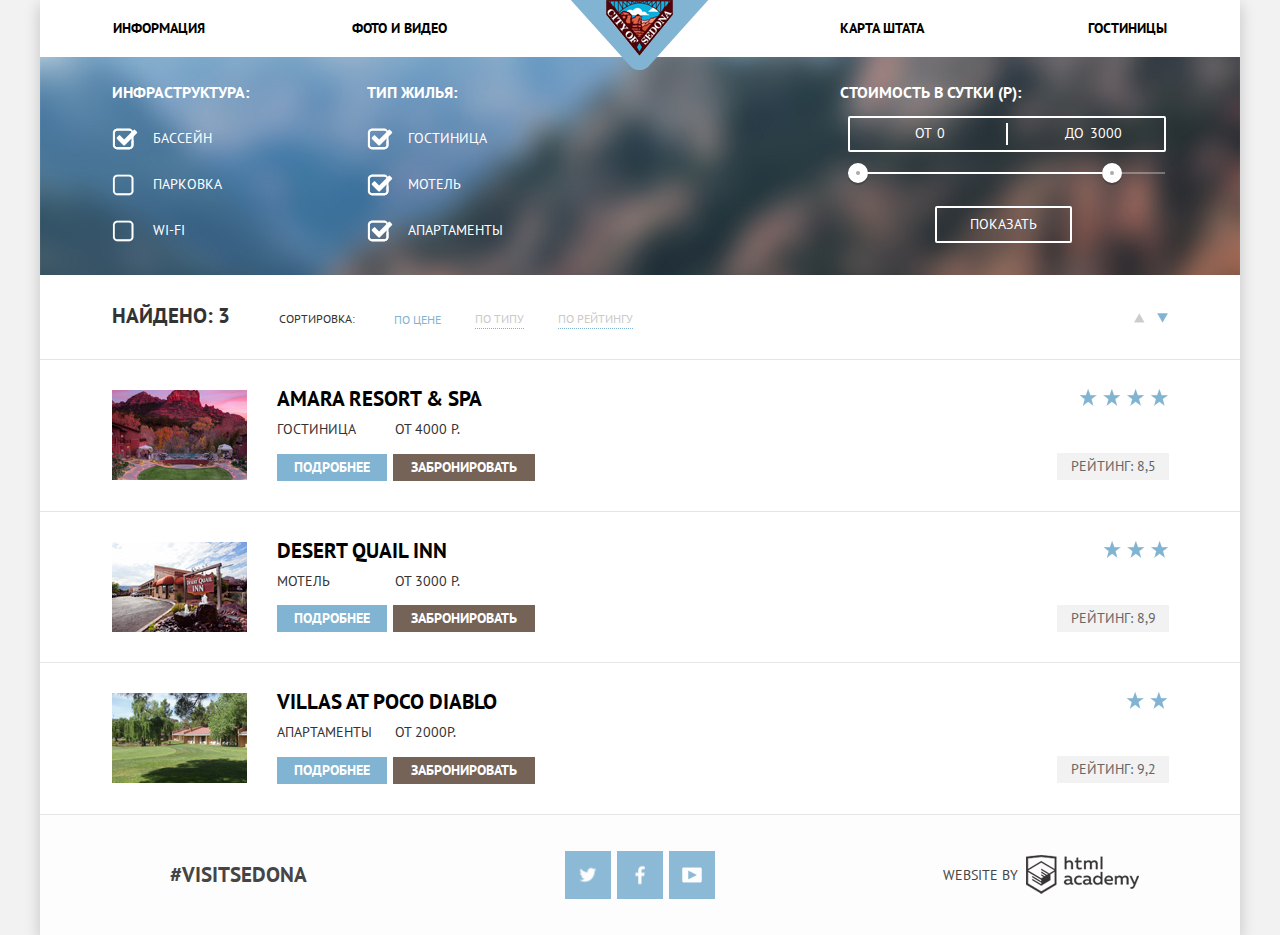
==== commit 6ad89e4f: "На допуск" ====
--- a/index-catalog.html
+++ b/index-catalog.html
@@ -5,175 +5,175 @@
     <title>HTML Academy: Седона</title>
     <link href="css/normalize.css" rel="stylesheet">
     <link href="https://fonts.googleapis.com/css?family=PT+Sans:400,700&amp;subset=cyrillic-ext" rel="stylesheet">
-    <link href="css/style.css" rel="stylesheet">
+    <link href="css/style.min.css" rel="stylesheet">
 </head>
 <body>
 	<div class="container">
 
-		<nav class="main-nav">
-				<ul> 
-					<li><a href="#">Информация</a></li>
-					<li><a href="#">Фото и видео</a></li>
-					<li><a href="index.html"><img src="img/logo.png" class="logo" alt="City of Sedona" width="138px" height="70px" ></a></li>
-					<li><a href="#">Карта штата</a></li>   
-					<li><a href="#" class="active" >Гостиницы</a></li>
-				</ul>
+		<nav class="main-nav clearfix">		
+				
+			<ul class="left-side"> 
+				<li><a href="#">Информация</a></li>
+				<li><a href="#">Фото и видео</a></li>
+			</ul>
+			<ul class="right-side">
+				<li><a href="#">Карта штата</a></li>   
+				<li><a>Гостиницы</a></li>
+			</ul>	
+		
+			<a class="logo" href="index.html"><img src="img/logo.png" alt="City of Sedona" width="138" height="70" ></a>
+				
 		</nav>
 
 		<header class="filter clearfix">
-				<form action="#" method="post" class="filter-form">
+			<form action="#" method="post" class="filter-form">
 
-					<fieldset class="infrostructure">
-						<legend>Инфраструктура:</legend>
-						<input type="checkbox" name="pool" id="pool" checked><label for="pool" class="text">
-						Бассейн
-						</label>
+				<fieldset class="infrostructure">
+					<legend>Инфраструктура:</legend>
+					<input type="checkbox" name="pool" id="pool" checked><label for="pool" class="text">
+					Бассейн
+					</label>
+					<input type="checkbox" name="parking" id="parking" ><label for="parking" class="text">
+					Парковка
+					</label>
+					<input type="checkbox" name="wi-fi" id="wi-fi"><label for="wi-fi" class="text">
+					WI-FI
+					</label>
+				</fieldset>
 
-						<input type="checkbox" name="parking" id="parking" ><label for="parking" class="text">
-						Парковка
-						</label>
+				<fieldset class="type-of-house">
+					<legend>Тип жилья:</legend>
+					<input type="checkbox" name="guesthouse" id="guesthouse" checked><label for="guesthouse" class="text">
+					Гостиница
+					</label>
 
-						<input type="checkbox" name="wi-fi" id="wi-fi"><label for="wi-fi" class="text">
-						WI-FI
-						</label>
-					</fieldset>
+					<input type="checkbox" name="motel" id="motel" checked><label for="motel" class="text">
+					Мотель
+					</label>
+					<input type="checkbox" name="appartments" id="appartments" checked><label for="appartments" class="text">
+					Апартаменты
+					</label>
+				</fieldset>
 
-					<fieldset class="type-of-house">
-						<legend>Тип жилья:</legend>
-
-						<input type="checkbox" name="guesthouse" id="guesthouse" checked><label for="guesthouse" class="text">
-						Гостиница
-						</label>
-
-						<input type="checkbox" name="motel" id="motel" checked><label for="motel" class="text">
-						Мотель
-						</label>
-
-						<input type="checkbox" name="appartments" id="appartments" checked><label for="appartments" class="text">
-						Апартаменты
-						</label>
-					</fieldset>
-
-					<fieldset class="price">
-						<legend>Стоимость в сутки (Р):</legend>
-						
-						<div class="price-controls">
-							<label class="min-price">от <input type="text" name="min-price" value="0"></label>
-							<label class="max-price">до <input type="text" name="max-price" value="3000"></label>
-						</div>
-						<div class="price-range">
-							<div class="scale">
-								<div class="bar">
-								</div>
-							</div>
-							<div class="range-toggle range-toggle-min">
-							</div>
-							<div class="range-toggle range-toggle-max">
+				<fieldset class="price">
+					<legend>Стоимость в сутки (Р):</legend>
+					
+					<div class="price-controls">
+						<label class="min-price">от <input type="text" name="min-price" value="0"></label>
+						<label class="max-price">до <input type="text" name="max-price" value="3000"></label>
+					</div>
+					<div class="price-range">
+						<div class="scale">
+							<div class="bar">
 							</div>
 						</div>
-						<button class="price-btn" type="submit">Показать</button>
-						
-					</fieldset>
-		 		</form>
+						<div class="range-toggle range-toggle-min">
+						</div>
+						<div class="range-toggle range-toggle-max">
+						</div>
+					</div>
+					<button class="price-btn" type="submit">Показать</button>
+					
+				</fieldset>
+		 	</form>
 		</header>
 
 		<div class="results">
-				<div class="sort clearfix">
-						<b>Найдено: 3</b>
-						<span>Сортировка:</span>
-						<a class="sort-type active">По цене</a>
-						<a href="#" class="sort-type">По типу</a>
-						<a href="#" class="sort-type">По рейтингу</a>
-						<div class="arrow-block">
-							<a href="#" class="arrow" title="Up"></a>
-							<a href="#" class="arrow active" title="Down"></a>
+			<div class="sort clearfix">
+					<b>Найдено: 3</b>
+					<span>Сортировка:</span>
+					<a class="sort-type active">По цене</a>
+					<a href="#" class="sort-type">По типу</a>
+					<a href="#" class="sort-type">По рейтингу</a>
+					<div class="arrow-block">
+						<a href="#" class="arrow" title="Up"></a>
+						<a href="#" class="arrow active" title="Down"></a>
+					</div>
+			</div>
+
+			<div class="search-results-items">
+				<div class="search-result-item">
+					<div class="result-content">
+						<a href="#" class="img"><img src="img/amara-resort-img.jpg" alt="Amara Resort photo" width="135" height="90"></a>
+						<div class="description">
+							<a href="#" class="hotel-name">Amara resort & SPA</a>
+							<div class="type-price">
+								<span>Гостиница</span>
+								<span>от 4000 р.</span>
+							</div>
+							<div class="btns">
+								<a href="#" class="btn btn-more">Подробнее</a>
+								<a href="#" class="btn btn-book">Забронировать</a>
+							</div>
 						</div>
+						<div class="stars">
+							<img src="img/4X.png" width="89" height="17" alt="Четыре звезды">
+							<span>Рейтинг: 8,5</span>
+						</div>	
+					</div>
+				</div>
+				<div class="search-result-item">
+					<div class="result-content">
+						<a href="#" class="img"><img src="img/desert-quail-img.jpg" alt="Desert quail inn photo" width="135" height="90"></a>
+						<div class="description">
+							<a href="#" class="hotel-name">Desert quail inn</a>
+							<div class="type-price">
+								<span>Мотель</span>
+								<span>от 3000 р.</span>
+							</div>
+							<div class="btns">
+								<a href="#" class="btn btn-more">Подробнее</a>
+								<a href="#" class="btn btn-book">Забронировать</a>
+							</div>
+						</div>
+						<div class="stars">
+							<img src="img/3X.png" width="65" height="17" alt="Три звезды">
+							<span>Рейтинг: 8,9</span>
+						</div>	
+					</div>
 				</div>
 
-				<div class="search-results-items">
-					<div class="search-result-item">
-						<div class="result-content">
-							<a href="#" class="img"><img src="img/amara-resort-img.jpg" alt="Amara Resort photo" width="135px" height="90px"></a>
-							<div class="description">
-								<a href="#" class="hotel-name">Amara resort & SPA</a>
-								<div class="type-price">
-									<span>Гостиница</span>
-									<span>от 4000 р.</span>
-								</div>
-								<div class="btns">
-									<a href="#" class="btn btn-more">Подробнее</a>
-									<a href="#" class="btn btn-book">Забронировать</a>
-								</div>
+
+				<div class="search-result-item">
+					<div class="result-content">
+						<a href="#" class="img"><img src="img/villas-img.jpg" alt="Villas at poco Diablo photo" width="135" height="90"></a>
+						<div class="description">
+							<a href="#" class="hotel-name">Villas at poco Diablo</a>
+							<div class="type-price">
+								<span>Апартаменты</span>
+								<span>от 2000р.</span>
 							</div>
-							<div class="stars">
-								<img src="img/4X.png" width="89px" height="17px">
-								<span>Рейтинг: 8,5</span>
-							</div>	
+							<div class="btns">
+								<a href="#" class="btn btn-more">Подробнее</a>
+								<a href="#" class="btn btn-book">Забронировать</a>
+							</div>
+
 						</div>
+						<div class="stars">
+							<img src="img/2X.png" width="42" height="17" alt="Две звезды">
+							<span>Рейтинг: 9,2</span>
+						</div>	
 					</div>
-
-					<div class="search-result-item">
-						<div class="result-content">
-							<a href="#" class="img"><img src="img/desert-quail-img.jpg" alt="Desert quail inn photo" width="135px" height="90px"></a>
-							<div class="description">
-								<a href="#" class="hotel-name">Desert quail inn</a>
-								<div class="type-price">
-									<span>Мотель</span>
-									<span>от 3000 р.</span>
-								</div>
-								<div class="btns">
-									<a href="#" class="btn btn-more">Подробнее</a>
-									<a href="#" class="btn btn-book">Забронировать</a>
-								</div>
-							</div>
-							<div class="stars">
-								<img src="img/3X.png" width="65px" height="17px">
-								<span>Рейтинг: 8,9</span>
-							</div>	
-						</div>
-					</div>
-
-
-					<div class="search-result-item">
-						<div class="result-content">
-								<a href="#" class="img"><img src="img/villas-img.jpg" alt="Villas at poco Diablo photo" width="135px" height="90px"></a>
-								<div class="description">
-									<a href="#" class="hotel-name">Villas at poco Diablo</a>
-									<div class="type-price">
-										<span>Апартаменты</span>
-										<span>от 2000р.</span>
-									</div>
-									<div class="btns">
-										<a href="#" class="btn btn-more">Подробнее</a>
-										<a href="#" class="btn btn-book">Забронировать</a>
-									</div>
-								</div>
-
-								<div class="stars">
-								<img src="img/2X.png" width="42px" height="17px">
-								<span>Рейтинг: 9,2</span>
-							</div>	
-							</div>
-						</div>
 				</div>
+			</div>
 		</div>
 
 		<footer>
-				<div class="footer-content">
-					<div class="footer-hashtag">
-						<p>#VisitSedona</p>
-					</div>
+			<div class="footer-content">
+				<div class="footer-hashtag">
+					<p>#VisitSedona</p>
+				</div>
 
-					<div class="footer-social">
-						<a class="social-btn social-btn-twitter" href="#">Твиттер</a>
-						<a class="social-btn social-btn-facebook" href="#">Фейсбук</a>
-						<a class="social-btn social-btn-youtube" href="#">Ютуб</a>
-					</div>
+				<div class="footer-social">
+					<a class="social-btn social-btn-twitter" href="#">Твиттер</a>
+					<a class="social-btn social-btn-facebook" href="#">Фейсбук</a>
+					<a class="social-btn social-btn-youtube" href="#">Ютуб</a>
+				</div>
 
-					<<div class="footer-copyright">
-						<span>Website by</span><a class="copyright-btn" title="html academy" href="#"></a>
-					</div>
+				<div class="footer-copyright">
+					<span>Website by</span><a class="copyright-btn" title="html academy" href="#"></a>
 				</div>
+			</div>
 		</footer>
 
 	</div>
--- a/css/style.min.css
+++ b/css/style.min.css
@@ -0,0 +1,12 @@
+body{font-size:14px;line-height:21px;color:#333;font-weight:400;text-transform:uppercase;font-family:'PT Sans','Arial',sans-serif;background-color:#f2f2f2}.container{width:1200px;margin:0 auto;box-shadow:0 5px 15px 0 rgba(0,1,1,.2)}.clearfix::after{clear:both;display:table;content:""}.main-nav{background-color:#fff}.header-landscape img,.main-nav ul{font-size:0;padding:0;margin:0}.main-nav li{display:inline-block;padding-top:13px;padding-bottom:16px;font-size:14px;line-height:26px;vertical-align:top}.main-nav .left-side{float:left;text-align:left;width:478px}.left-side li{width:166px;margin-left:73px}.main-nav .right-side{float:right;text-align:right;width:478px}.right-side li:last-child{width:166px;margin-right:73px}.right-side li:first-child{margin-right:77px;width:162px}.main-nav .logo{width:244px;height:57px;padding:0;margin:0;font-size:0;text-align:center}.main-nav a{text-decoration:none;text-transform:uppercase;color:#000;font-weight:700}.main-nav a:hover{color:#81b3d2}.main-nav a:active{color:#cacaca}.main-nav a.active{color:#766357}.header-landscape{height:352px;width:458px;margin:0 auto}.landscape{background-image:url(../img/landscape-bottom-mask.png),url(../img/landscape.jpg);background-color:#7e8187;background-position:bottom,center;background-repeat:no-repeat,no-repeat;padding-top:76px;height:431px}.promo{text-align:center;padding-top:60px;background-color:#fff;padding-bottom:50px}.advantages h3,.promo h1{font-size:21px;font-weight:700}.promo h1{padding-left:300px;padding-right:300px;line-height:26px;margin:0 0 28px}.promo h2{font-size:14px;line-height:26px;margin:0;font-weight:400;color:#333}.advantages-first-block{background-color:#81b3d2}.advantages h3{line-height:21px;text-align:center;margin:0}.advantages-first-block .advantage-item-text{float:left}.advantages-first-block .advantage-item-picture{float:right}.advantage-item-picture img{display:block;width:800px;height:256px}.advantage-item-text{width:400px;padding-top:54px;text-align:center;color:#fff}.advantage-item-text h3{padding-left:125px;padding-right:124px;margin-bottom:23px}.advantage-item-text p,.advantage-item-text span{font-size:14px;line-height:21px}.advantage-item-text p{margin-top:23px;margin-bottom:50px;padding-left:55px;padding-right:55px}div.advantage-item-text:nth-child(2) p{padding-left:40px;padding-right:40px}.features ul{padding:0;margin:0;font-size:0;background:#fff}.features li{padding-top:162px;display:inline-block;vertical-align:middle;width:400px;font-size:14px;position:relative;text-align:center}.features li::before{position:absolute;content:""}.features li p{padding-left:50px;padding-right:50px;margin-bottom:82px;margin-top:23px}.features li:first-child::before{background:url(../img/sprite.png) no-repeat -5px -172px;width:75px;height:72px;top:60px;left:162px}.features li:nth-child(2)::before{background:url(../img/sprite.png) no-repeat -5px -89px;width:74px;height:70px;top:61px;left:163px}.features li:nth-child(3)::before{background:url(../img/sprite.png) no-repeat -181px -86px;width:64px;height:76px;top:56px;left:168px}.advantages-second-block{background-color:#81b3d2}.advantages-second-block .advantage-item-picture,.advantages-second-block .advantage-item-text{float:left}.advantages-third-block ul{background-color:#eee;padding:0;margin:0;font-size:0}.advantages-third-block li{font-size:14px;color:#000;display:inline-block;vertical-align:middle;padding-top:47px}li.advantage-item-text p{margin-bottom:57px;padding-right:60px;padding-left:60px}.search{text-align:center;padding-top:54px;position:relative;background:#fff}.search h2{font-size:30px;line-height:30px;margin:0 0 28px}.search p{margin-bottom:47px;font-size:14px;line-height:24px}.search .search-btn{display:block;margin:0 auto;width:568px;background:#766357;color:#fff;padding-top:30px;padding-bottom:30px;font-size:21px;line-height:26px;font-weight:700;text-transform:uppercase;text-decoration:none;border:0;font-family:'PT Sans','Arial',sans-serif}.pop-up{position:absolute;z-index:10;left:316px;width:568px;padding-top:55px;background:#fff;display:none}@keyframes bounce{0%{transform:translateY(-45px)}70%{transform:translateY(40px)}90%{transform:translateY(-10px)}to{transform:translateY(0)}}.pop-up-show{display:block;animation:bounce .6s}@keyframes shake{0%,to{transform:translateX(0)}10%,30%,50%,70%,90%{transform:translateX(-10px)}20%,40%,60%,80%{transform:translateX(10px)}}.pop-up-error{animation:shake .6s}.pop-up input{background-color:#f2f2f2;border:0;height:38px;box-sizing:border-box}.pop-up input,.pop-up label{font-size:14px;line-height:26px;font-weight:700;font-family:'PT Sans','Arial',sans-serif;text-transform:uppercase;color:#000}.pop-up input:hover{background:#ebebeb}.pop-up input:focus{background:#fff;border:2px solid #e5e5e5;outline:none}.pop-up button{outline:none}.string input{width:346px;margin-left:17px;padding-left:12px;border:none;padding-right:0}.string:nth-child(2) input{margin-left:16px}.string{width:460px;margin:0 auto 30px;position:relative}.string .calendar{width:21px;height:22px;background:url(../img/sprite.png) no-repeat -134px -10px;position:absolute;right:10px;top:8px}.string .calendar:hover{background:url(../img/sprite.png) no-repeat -175px -10px}.string .calendar:active{background:url(../img/sprite.png) no-repeat -216px -10px}.string-last{font-size:0;width:460px;margin:0 auto 54px}.string-last input{width:115px;padding-left:40px;padding-right:40px;text-align:center}.pop-up input::-ms-clear{display:none}.half-string{display:inline-block;vertical-align:middle;width:230px;position:relative}.half-string .minus,.half-string .plus{width:35px;height:38px;position:absolute;top:0;padding:0}.half-string .plus{background:url(../img/sprite.png) no-repeat -273px -121px;right:0}.half-string .plus:hover{background:url(../img/sprite.png) no-repeat -335px -121px}.half-string .plus:active{background:url(../img/sprite.png) no-repeat -304px -121px}.half-string .minus{background:url(../img/sprite.png) no-repeat -298px -171px;left:112px}.half-string .minus:hover{background:url(../img/sprite.png) no-repeat -220px -171px}.half-string .minus:active{background:url(../img/sprite.png) no-repeat -259px -171px}.half-string button,.string button{border:0;cursor:pointer}.half-string:first-child input{margin-left:40px}.half-string:last-child input{margin-left:25px}.half-string:last-child{width:180px;padding-left:50px}.pop-up .pop-up-btn{text-decoration:none;height:58px;width:460px;background-color:#81b3d2;text-align:center;color:#fff;border:0;font-size:21px;line-height:26px;font-weight:700;margin-bottom:55px;font-family:'PT Sans','Arial',sans-serif;text-transform:uppercase}.pop-up-btn:hover{background:#669ec0}.pop-up-btn:active{background:#5496bd;color:rgba(255,255,255,.3)}.string ::-webkit-input-placeholder,.string-last ::-webkit-input-placeholder{font-size:14px;line-height:26px;font-weight:700;color:#000}.map{background:url(../img/map.jpg) no-repeat;height:593px;position:relative;margin-bottom:-120px}footer{background:#fff;opacity:.9;width:1200px}.footer-content{width:1056px;margin:0 auto;font-size:0;padding-top:36px;padding-bottom:36px}.footer-content div,.footer-copyright span,.footer-social .social-btn,a{display:inline-block;vertical-align:middle}.footer-social{width:400px;margin:0 88px;font-size:0}.footer-copyright,.footer-hashtag{width:240px}.footer-hashtag p{font-size:21px;line-height:26px;font-weight:700;margin:0 0 0 58px}.footer-social .social-btn{width:46px;height:48px;font-size:0;background-color:#81b3d2;position:relative;margin:0 3px}.footer-social .social-btn:first-child{margin-left:125px}.social-btn::before{content:"";position:absolute;top:50%;left:50%;background-image:url(../img/sprite.png);background-repeat:no-repeat;transform:translate(-50%,-50%)}.social-btn-twitter::before{background-position:-153px -103px;width:17px;height:15px}.social-btn-twitter:active::before{background-position:-89px -134px}.social-btn-facebook::before{width:10px;height:19px;background-position:-186px -52px}.social-btn-facebook:active::before{background-position:-216px -52px}.social-btn-youtube::before{width:20px;height:16px;background-position:-116px -134px}.social-btn-youtube:active::before{background-position:-146px -134px}.social-btn:hover{background-color:#669ec0}.social-btn:active{background:#5496bd}.footer-copyright{font-size:0}.footer-copyright span{margin-right:8px;font-size:14px;line-height:26px;margin-left:15px}.footer-copyright .copyright-btn{width:113px;height:39px;background:url(../img/sprite.png) no-repeat -90px -172px}.copyright-btn:hover{background:url(../img/sprite.png) no-repeat -255px -54px}.copyright-btn:active{background:url(../img/sprite.png) no-repeat -252px -5px}.filter{background:url(../img/filter-background.jpg);height:193px;padding-top:25px}.filter-form{width:1056px;margin:0 auto;color:#fff}.filter-form fieldset{padding:0;margin:0;border:0}.filter-form legend{padding:0;margin:0;font-size:16px;line-height:21px;font-weight:700}.filter-form .infrostructure,.filter-form .type-of-house{width:200px;float:left}.filter-form .infrostructure{margin-right:55px}input[type=checkbox]{display:none}input[type=checkbox]+label{display:block;margin:25px 0;padding-left:41px;position:relative;cursor:pointer}input[type=checkbox]+label::before{content:"";position:absolute;top:0;left:0;width:22px;height:22px;background:url(../img/sprite.png) no-repeat -102px -52px}input[type=checkbox]:checked+label::after{content:"";position:absolute;top:0;left:0;width:26px;height:22px;background:url(../img/sprite.png) no-repeat -10px -52px}input[disabled]:checked+label::after{background:url(../img/sprite.png) no-repeat -56px -52px}input[disabled]+label::before{background:url(../img/sprite.png) no-repeat -144px -52px}.filter-form .price{width:330px;float:right}.price legend{margin-bottom:13px;margin-left:2px}.price .price-controls{height:32px;margin-bottom:20px;margin-left:10px;border:2px solid #fff;border-radius:2px;font-size:0;width:314px;position:relative}.price-controls::after{content:"";position:absolute;width:2px;height:22px;background:#fff;top:50%;left:50%;transform:translate(-50%,-50%)}.price-controls label{display:inline-block;font-size:14px;vertical-align:top;cursor:pointer;line-height:14px;padding-top:5px;padding-bottom:5px}.price-controls .min-price{width:90px;padding-left:65px}.price-controls .max-price{width:90px;padding-left:60px}.price-controls input{width:50px;margin:0;color:inherit;font:inherit;background:0 0;border:none;outline:none}.price-range{position:relative;margin-bottom:32px;margin-left:10px;width:317px}.price-range .scale{height:2px;background:rgba(255,255,255,.3)}.price-range .bar{height:2px;background:#fff;width:80%}.price-range .range-toggle{position:absolute;top:-9px;width:4px;height:4px;background:#ababab;border:8px solid #fff;border-radius:50%;box-shadow:0 2px 1px 0 rgba(0,1,1,.2);cursor:pointer}.range-toggle-min{left:0}.range-toggle-max{left:80%}.range-toggle:hover{background:#1c4f80}.price .price-btn{display:block;margin:0 auto;padding:6px 33px;font-size:14px;line-height:21px;color:#fff;text-transform:uppercase;font-family:'PT Sans','Arial',sans-serif;background:0 0;border:2px solid #fff;border-radius:2px;outline:none;cursor:pointer}.price .price-btn:hover{background:#fff;color:#000}.results{padding-top:28px}.sort{width:1056px;margin:0 auto;padding-bottom:30px}.sort b{font-size:21px;line-height:26px;margin-right:45px}.sort .sort-type,.sort span{margin-right:35px;font-size:12px;line-height:18px}.sort .sort-type{margin-right:30px;text-decoration:none;border-bottom:1px dotted #81b3d2;color:#cacaca}.sort .active{border:none;color:#81b3d2}.sort .sort-type:hover{color:#81b3d2}.sort .sort-type:active{border:none;color:#000}.arrow-block{float:right;width:34px;height:21px;font-size:0;margin-top:5px}.arrow{display:inline-block;vertical-align:middle;font-size:0;width:11px;height:10px;background:url(../img/sprite.png);background-repeat:no-repeat;background-position:-10px -10px}.arrow:nth-child(2){margin-left:12px}.arrow-block .active{background-position:-72px -10px}.arrow-block .arrow:nth-child(2):active,.arrow-block .arrow:nth-child(2):hover{transform:rotate(180deg)}.arrow-block .arrow:hover{background-position:-103px -10px}.arrow-block .arrow:active{background-position:-41px -10px}.results{background:#fff}.search-result-item{border-top:1px solid #e5e5e5}.search-result-item:last-child{border-bottom:1px solid #e5e5e5}.result-content{width:1056px;margin:0 auto;padding-top:30px;padding-bottom:30px;font-size:0}.result-content .img,.result-content>div{display:inline-block;vertical-align:top;font-size:0}.img img{display:block}.description{width:260px;margin-left:30px;margin-right:520px}.description .hotel-name{font-size:21px;line-height:26px;margin:-4px 0 7px;text-decoration:none;font-weight:700;color:#000;font-family:'PT Sans','Arial',sans-serif}.description .hotel-name:hover{color:#81b3d2}.description .hotel-name:active{color:#cacaca}.description .type-price{font-size:0;margin-bottom:13px}.description .type-price span{display:inline-block;vertical-align:middle;font-size:14px;line-height:21px}.type-price span:first-child{width:110px;margin-right:8px}.description .btns{font-size:0}.btns .btn{height:21px;width:142px;display:inline-block;font-size:14px;font-weight:700;line-height:21px;color:#fff;text-decoration:none;text-align:center;vertical-align:middle;padding-top:3px;padding-bottom:3px}.btn:first-child{background-color:#81b3d2;width:110px;margin-right:6px}.btn:last-child{background-color:#766357}.btn:first-child:hover{background:#669ec0}.btn:last-child:hover{background-color:#604e43}.btn:first-child:active{background:#5496bd;color:rgba(255,255,255,.3)}.btn:last-child:active{background:#503e33;color:rgba(255,255,255,.3)}.result-content .stars{width:111px}.stars img{float:right;margin-top:-1px}.stars span{display:block;width:112px;height:21px;margin-top:63px;margin-right:0;background-color:#f2f2f2;color:#666;font-size:14px;line-height:21px;text-align:center;padding-top:3px;padding-bottom:3px}
+
+
+
+
+
+
+
+
+
+
+
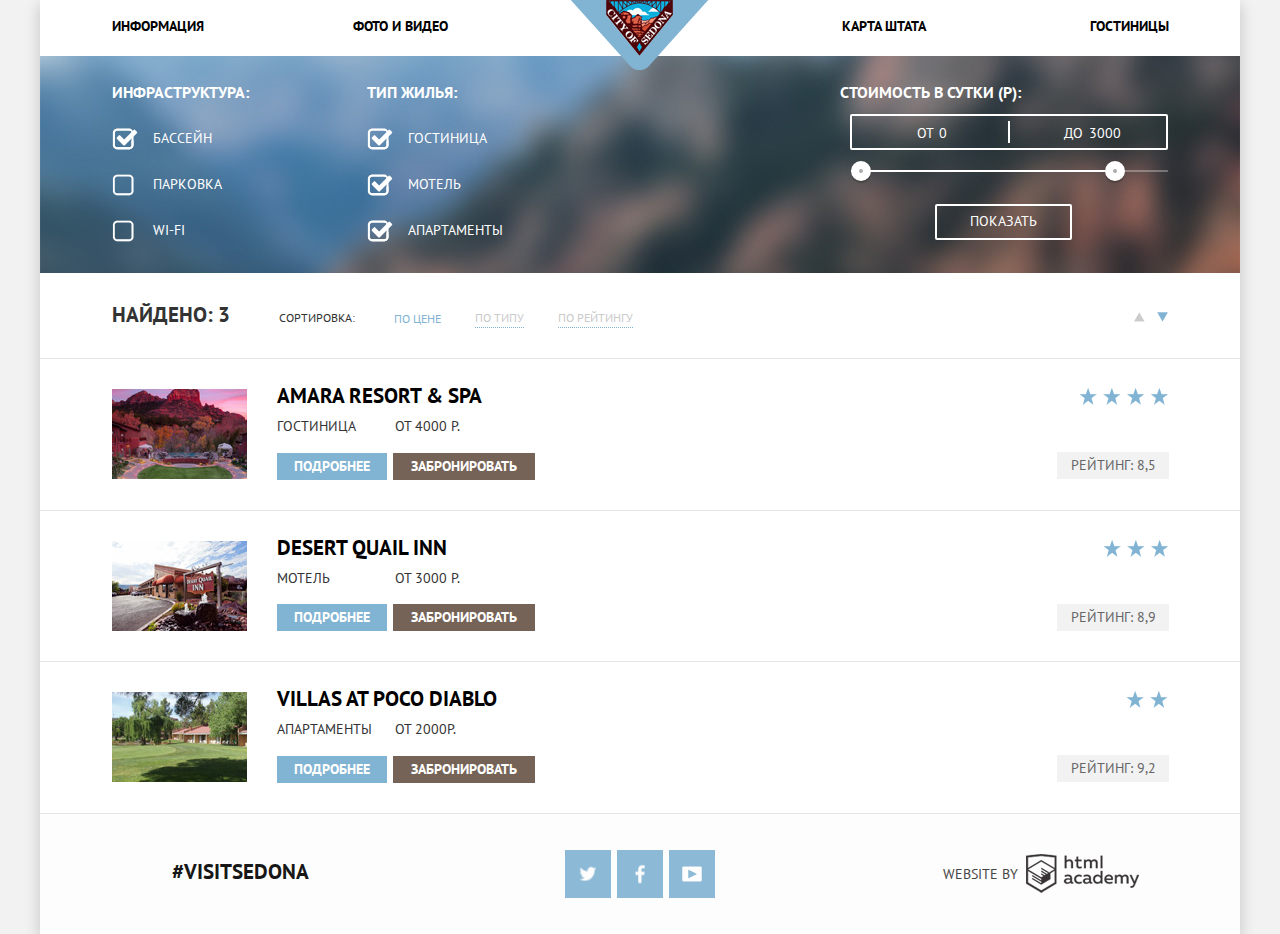
==== commit 981882ce: "Поправил по критериям" ====
--- a/index-catalog.html
+++ b/index-catalog.html
@@ -1,17 +1,16 @@
 <!DOCTYPE html>
 <html lang="ru">
 <head>
-    <meta charset="utf-8">
-    <title>HTML Academy: Седона</title>
-    <link href="css/normalize.css" rel="stylesheet">
-    <link href="https://fonts.googleapis.com/css?family=PT+Sans:400,700&amp;subset=cyrillic-ext" rel="stylesheet">
-    <link href="css/style.min.css" rel="stylesheet">
+	<meta charset="utf-8">
+	<title>HTML Academy: Седона</title>
+	<link href="css/normalize.css" rel="stylesheet">
+	<link href="https://fonts.googleapis.com/css?family=PT+Sans:400,700&amp;subset=cyrillic-ext" rel="stylesheet">
+	<link href="css/style.css" rel="stylesheet">
 </head>
 <body>
 	<div class="container">
 
 		<nav class="main-nav clearfix">		
-				
 			<ul class="left-side"> 
 				<li><a href="#">Информация</a></li>
 				<li><a href="#">Фото и видео</a></li>
@@ -20,9 +19,7 @@
 				<li><a href="#">Карта штата</a></li>   
 				<li><a>Гостиницы</a></li>
 			</ul>	
-		
-			<a class="logo" href="index.html"><img src="img/logo.png" alt="City of Sedona" width="138" height="70" ></a>
-				
+			<a class="logo" href="index.html"><img src="img/logo.png" alt="City of Sedona" width="138" height="70" ></a>	
 		</nav>
 
 		<header class="filter clearfix">
@@ -80,15 +77,15 @@
 
 		<div class="results">
 			<div class="sort clearfix">
-					<b>Найдено: 3</b>
-					<span>Сортировка:</span>
-					<a class="sort-type active">По цене</a>
-					<a href="#" class="sort-type">По типу</a>
-					<a href="#" class="sort-type">По рейтингу</a>
-					<div class="arrow-block">
-						<a href="#" class="arrow" title="Up"></a>
-						<a href="#" class="arrow active" title="Down"></a>
-					</div>
+				<b>Найдено: 3</b>
+				<span>Сортировка:</span>
+				<a class="sort-type active">По цене</a>
+				<a href="#" class="sort-type">По типу</a>
+				<a href="#" class="sort-type">По рейтингу</a>
+				<div class="arrow-block">
+					<a href="#" class="arrow" title="Up"></a>
+					<a href="#" class="arrow active" title="Down"></a>
+				</div>
 			</div>
 
 			<div class="search-results-items">
@@ -147,7 +144,6 @@
 								<a href="#" class="btn btn-more">Подробнее</a>
 								<a href="#" class="btn btn-book">Забронировать</a>
 							</div>
-
 						</div>
 						<div class="stars">
 							<img src="img/2X.png" width="42" height="17" alt="Две звезды">
@@ -175,7 +171,6 @@
 				</div>
 			</div>
 		</footer>
-
 	</div>
 </body>
 </html>
--- a/css/style.css
+++ b/css/style.css
@@ -0,0 +1,1146 @@
+body {
+	font-size: 14px;
+	line-height: 21px;
+	color: #333333;
+	font-weight: normal;
+	text-transform: uppercase;
+	font-family: "PT Sans", "Arial", sans-serif;
+	background-color: #f2f2f2;
+}
+
+.container {
+	width: 1200px;
+	margin: 0 auto;
+	box-shadow: 0px 5px 15px 0px rgba(0, 1, 1, 0.2);
+}
+
+.clearfix::after {
+	clear:both;
+	display: table;
+	content:"";
+}
+
+.main-nav {
+	background-color: #ffffff;
+}
+	
+.main-nav ul {
+	font-size: 0px;
+	padding: 0px;
+	margin: 0px;
+}
+
+.main-nav li {
+	display: inline-block;
+	padding-top: 11px;
+	padding-bottom: 17px;
+	font-size: 14px;
+	line-height: 26px;
+	vertical-align: top;
+}
+
+.main-nav .left-side {
+	float: left;
+	text-align: left;
+	width: 478px;
+}
+
+.left-side li:nth-child(2) {
+	width: 165px;
+	margin-left: 74px;
+}
+
+.left-side li:nth-child(1) {
+	margin-left: 72px;
+	width: 167px;
+}
+
+.main-nav .right-side {
+	float: right;
+	text-align: right;
+	width: 478px;
+}
+
+.right-side li:last-child {
+	width: 168px;
+	margin-right: 71px;
+}
+
+.right-side li:first-child {
+	margin-right: 75px;
+	width: 164px;
+}
+
+.main-nav .logo {
+	width: 244px;
+	height: 56px;
+	padding: 0px;
+	margin: 0px;
+	font-size: 0px;
+	text-align: center;
+}
+
+.main-nav a {
+	text-decoration: none;
+	text-transform: uppercase;
+	color: #000000;
+	font-weight: bold;
+}
+
+.main-nav a:hover {
+	color: #81b3d2;
+}
+
+.main-nav a:active {
+	color: #cacaca;
+}
+
+.main-nav a.active {
+	color: #766357;
+}
+
+.header-landscape {
+	height: 352px;
+	width: 458px;
+	margin: 0 auto;
+	
+}
+.header-landscape img {
+	font-size: 0px;
+	padding: 0px;
+	margin: 0px;
+}
+
+.landscape {
+	background-image: url("../img/landscape-bottom-mask.png"), url("../img/landscape.jpg");
+	background-color: #7e8187;
+	background-position: bottom, center;
+	background-repeat: no-repeat, no-repeat;
+	padding-top: 76px;
+	height: 431px;	
+}
+
+.promo {
+	text-align: center;
+	padding-top: 60px;
+	background-color: #ffffff;
+	padding-bottom: 52px;
+}
+
+.promo h1 {
+	font-size: 21px;
+	line-height: 26px; 
+	padding-left: 300px;
+	padding-right: 300px;
+	margin: 0px;
+	font-weight: bold;
+	margin-bottom: 27px;
+}
+
+.promo h2 {
+	font-size: 14px;
+	line-height: 26px;
+	margin: 0px;
+	font-weight: normal;
+	color: #333333;
+}
+
+
+.advantages-first-block {
+	background-color: #81b3d2;
+}
+
+.advantages h3 {
+	font-size: 21px;
+	line-height: 21px;
+	text-align: center;
+	font-weight: bold;
+	margin: 0px;
+}
+
+.advantages-first-block .advantage-item-text {
+	float:left;
+}
+
+.advantages-first-block .advantage-item-picture {
+	float:right;
+}
+
+.advantage-item-picture img {
+	display: block;
+	width: 800px;
+	height: 256px;
+}
+
+.advantage-item-text {
+	width: 400px;
+	padding-top: 54px;
+	text-align: center;
+	color: #ffffff;
+}
+
+.advantage-item-text h3 {
+	padding-left: 125px;
+	padding-right: 124px;
+	margin-bottom: 23px;
+}
+
+.advantage-item-text span {
+	font-size: 14px;
+	line-height: 21px;
+}
+
+.advantage-item-text p {
+	font-size: 14px;
+	line-height: 21px;
+	margin-top: 23px;																		
+	margin-bottom: 50px;
+	padding-left: 55px;
+	padding-right: 55px;
+}
+
+div.advantage-item-text:nth-child(2) p {
+	padding-left: 40px;
+	padding-right: 40px;
+}
+
+
+.features ul{
+	padding: 0px;
+	margin: 0px;
+	font-size: 0px;
+	background: #ffffff;
+}
+
+.features li {
+	padding-top: 162px;
+	display: inline-block;
+	vertical-align: middle;
+	width: 400px;
+	font-size: 14px;
+	position: relative;
+	text-align: center;
+}
+
+.features li::before {
+	position: absolute;
+	content: "";
+}
+
+.features li p {
+	padding-left: 50px;
+	padding-right: 50px;
+	margin-bottom: 82px;
+	margin-top: 23px;
+}
+
+.features li:first-child::before {
+	background: url("../img/sprite.png") no-repeat -5px -172px;
+	width: 75px;
+	height: 72px;
+	top: 60px;
+	left: 162px;
+}
+
+.features li:nth-child(2)::before {
+	background: url("../img/sprite.png") no-repeat -5px -89px;
+	width: 74px;
+	height: 70px;
+	top: 61px;
+	left: 163px;
+}
+
+.features li:nth-child(3)::before {
+	background: url("../img/sprite.png") no-repeat -181px -86px;
+	width: 64px;
+	height: 76px;
+	top: 56px;
+	left: 168px;
+}
+
+
+.advantages-second-block {
+	background-color: #81b3d2;
+}
+
+.advantages-second-block .advantage-item-picture {
+	float:left;
+}
+
+.advantages-second-block .advantage-item-text {
+	float:left;
+}
+
+.advantages-third-block ul {
+	background-color: #eeeeee;
+	padding: 0px;
+	margin: 0px;
+	font-size: 0px;
+}
+
+.advantages-third-block li {
+	font-size: 14px;
+	color: #000000;
+	display: inline-block;
+	vertical-align: middle;
+	padding-top: 46px;
+}
+
+.advantage-third-block h3 {
+	margin-bottom: 24px;
+}
+
+li.advantage-item-text p {
+	margin-bottom: 57px;
+	padding-right: 60px;
+	padding-left: 60px;
+}
+
+
+
+.search {
+	text-align: center;
+	padding-top: 54px;
+	position: relative;
+	position: relative;
+	background: #ffffff;
+}
+
+.search h2 {
+	margin: 0px;
+	font-size: 30px;
+	line-height: 30px;
+	margin-bottom: 28px;
+}
+
+.search p {
+	margin-bottom: 47px;
+	font-size: 14px;
+	line-height: 24px;
+}
+
+.search .search-btn {
+	display: block;
+	margin: 0 auto;
+	width: 568px;
+	background: #766357;
+	color: white;
+	padding-top: 30px;
+	padding-bottom: 30px;
+	text-decoration: none;	
+	font-size: 21px;
+	line-height: 26px;
+	font-weight: bold;
+	text-transform: uppercase;
+	text-decoration: none;
+	border: 0px;
+	font-family:  "PT Sans", "Arial", sans-serif;
+}
+
+.pop-up {
+	position: absolute;
+	z-index: 10;
+	left: 316px;
+	width: 568px;
+	padding-top: 55px;
+	background: #ffffff;
+	display: none;
+	box-shadow: 0px 7px 15px 0px rgba(0, 1, 1, 0.15);
+}
+
+@keyframes bounce {
+	0% { transform: translateY( -45px);  }
+	70% {transform: translateY( 40px);	 }
+	90% { transform: translateY( -10px); }
+	100% {transform: translateY( 0px);   }
+}
+
+.pop-up-show {
+	display: block;
+	animation: bounce 0.6s;
+}
+
+.pop-up input {
+	background-color: #f2f2f2;
+	border: 0px;
+	height: 38px;	
+	box-sizing: border-box;
+}
+
+.pop-up input,
+.pop-up label {
+	font-size: 14px;
+	line-height: 26px;
+	font-weight: bold;
+	font-family:  "PT Sans", "Arial", sans-serif;
+	text-transform: uppercase;
+	color: #000000;
+}
+
+.pop-up input:hover {
+	background: #ebebeb;
+}
+
+.pop-up input:focus {
+	background: #ffffff;
+	border: 2px solid #e5e5e5;
+	outline: none;
+}
+
+.pop-up button {
+	outline: none;
+}
+
+.string input {
+	width: 346px;
+	margin-left: 19px;
+	padding-left: 13px;
+	border: none;
+	padding-right: 0px;
+	padding-bottom: 2px;
+}
+
+.string:nth-child(2) input {
+	margin-left: 16px;
+}
+
+.string {
+	margin: 0 auto;
+	width: 460px;
+	margin-bottom: 29px;
+	position: relative;
+}
+
+.string .calendar {
+	width: 21px;
+	height: 22px;
+	background: url("../img/sprite.png") no-repeat -134px -10px;
+	position: absolute;
+	right: 10px;
+	top: 8px;
+}
+
+.string .calendar:hover {
+	background: url("../img/sprite.png") no-repeat -175px -10px;
+}
+
+.string .calendar:active {
+	background: url("../img/sprite.png") no-repeat -216px -10px;
+}
+
+.string-last {
+	font-size: 0px;
+	width: 460px;
+	margin: 0 auto;
+	margin-bottom: 54px;
+}
+
+.string-last input {
+	width: 115px;
+	padding-left: 40px;
+	padding-right: 40px;
+	text-align: center;
+}
+
+.pop-up input::-ms-clear {
+   display: none;
+}
+
+.half-string {
+	display: inline-block;
+	vertical-align: middle;
+	width: 230px;
+	position: relative;
+}
+
+.half-string .plus {
+	width: 35px;
+	height: 38px;
+	background: url("../img/sprite.png") no-repeat -270px -120px;
+	position: absolute;
+	right: 0px;
+	top: 0px;
+	padding: 0px;
+}
+
+.half-string:first-child .plus {
+	right: 2px;
+}
+
+.half-string .plus:hover {
+	background: url("../img/sprite.png") no-repeat -332px -120px;
+}
+
+.half-string .plus:active {
+	background: url("../img/sprite.png") no-repeat -301px -120px;
+}
+
+.half-string .minus {
+	width: 35px;
+	height: 38px;
+	background: url("../img/sprite.png") no-repeat -295px -170px;  
+	position: absolute;
+	left: 112px;
+	top: 0px;	
+	padding: 0px;
+}
+
+.half-string:first-child .minus {
+	left: 109px;
+}
+
+.half-string .minus:hover {
+	background: url("../img/sprite.png") no-repeat -217px -170px; 
+}
+
+.half-string .minus:active {
+	background: url("../img/sprite.png") no-repeat -256px -170px;
+}
+
+.string button,
+.half-string button {
+	border: 0px;
+	cursor: pointer;
+}
+
+.half-string:first-child input {
+	margin-left: 40px;
+}
+
+.half-string:last-child input {
+	margin-left: 26px;
+}
+
+.half-string:last-child {
+	width: 180px;
+	padding-left: 50px;
+}
+
+.pop-up .pop-up-btn {
+	text-decoration: none;
+	height: 58px;
+	width: 460px;
+	background-color: #81b3d2;
+	text-align: center;
+	color: #ffffff;
+	border: 0px;
+	font-size: 21px;
+	line-height: 26px;
+	font-weight: bold;
+	margin-bottom: 55px;
+	font-family:  "PT Sans", "Arial", sans-serif;
+	text-transform: uppercase;
+}
+
+
+.pop-up-btn:hover {
+	background: #669ec0;
+}
+
+.pop-up-btn:active {
+	background: #5496bd;
+	color: rgba(255, 255, 255, 0.3);
+}
+
+.string input::-webkit-input-placeholder,
+.string-last input::-webkit-input-placeholder {
+	color: #c0392b;
+	font-size: 14px;
+	line-height: 26px;
+	font-weight: bold;
+	color: black;
+}
+	
+.string input:-moz-placeholder,
+.string input::-moz-placeholder {
+	color: black;
+}
+
+.map {
+	background: url("../img/map.jpg") no-repeat;
+	height: 593px;
+	position: relative;
+	margin-bottom: -120px;
+}
+
+footer {
+	background: #ffffff;
+	opacity: 0.9;
+	width: 1200px;
+	}
+
+.footer-content {
+	width: 1056px; 
+	margin: 0 auto;
+	font-size: 0px;
+	padding-top: 36px;
+	padding-bottom: 36px;
+}
+
+.footer-content div {
+	display: inline-block;
+	vertical-align: middle;
+	
+}
+
+.footer-social {
+	width: 400px;
+	margin: 0 88px;
+	font-size: 0px;
+}
+
+.footer-copyright,
+.footer-hashtag {
+	width: 240px;
+}
+
+.footer-hashtag p {
+	margin: 0px;
+	font-size: 21px;
+	line-height: 26px;
+	font-weight: bold;
+	margin-left: 60px;
+	padding-bottom: 3px;
+	color: #000000;
+}
+
+.footer-social .social-btn {
+	display: inline-block;
+	vertical-align: middle;
+	width: 46px;
+	height: 48px;
+	font-size: 0px;
+	background-color: #81b3d2;
+	position: relative;
+	margin: 0 3px;
+}
+
+.footer-social .social-btn:first-child {
+	margin-left: 125px;
+}
+
+.social-btn::before {
+	content: "";
+	position: absolute;
+	top: 50%;
+	left: 50%;
+	background-image: url("../img/sprite.png");
+	background-repeat: no-repeat;
+	transform: translate( -50%, -50%);
+}
+
+.social-btn-twitter::before {
+	background-position: -153px -103px;
+	width: 17px;
+    height: 15px;
+}
+
+.social-btn-twitter:active::before {
+	background-position: -89px -134px;
+}
+
+.social-btn-facebook::before {
+	width: 10px;
+    height: 19px;
+    background-position: -186px -52px;
+}
+
+.social-btn-facebook:active::before {
+	background-position: -216px -52px;
+}
+
+.social-btn-youtube::before {
+	width: 20px;
+    height: 16px;
+    background-position: -116px -134px;
+}
+
+.social-btn-youtube:active::before {
+	background-position: -146px -134px;
+}
+
+.social-btn:hover {
+	background-color: #669ec0;
+}
+
+.social-btn:active {
+	background: #5496bd;
+}
+
+.footer-copyright {
+	font-size: 0px;
+}
+
+.footer-copyright span, a {
+	display: inline-block;
+	vertical-align: middle;
+}
+
+.footer-copyright span {
+	margin-right: 8px;
+	font-size: 14px;
+	line-height: 26px;
+	margin-left: 15px;
+}
+
+.footer-copyright .copyright-btn {
+	width: 113px;
+	height: 39px;
+	background: url("../img/sprite.png") no-repeat -90px -172px;
+}
+
+.copyright-btn:hover {
+	background: url("../img/sprite.png") no-repeat -255px -54px;
+}
+
+.copyright-btn:active {
+	background: url("../img/sprite.png") no-repeat -252px -5px;
+}
+
+
+
+
+
+.filter {
+	background: url("../img/filter-background.jpg");
+	height: 191px;
+	padding-top: 26px;
+}
+.filter-form {
+	width: 1056px;
+	margin: 0 auto;
+	color: white;
+}
+
+.filter-form fieldset {
+	padding: 0px;
+	margin: 0px;
+	border: 0px;
+
+}
+
+.filter-form legend {
+	padding: 0px;
+	margin: 0px;
+	font-size: 16px;
+	line-height: 21px;
+	font-weight: bold;
+}
+
+.filter-form .infrostructure,
+.filter-form .type-of-house {
+	width: 200px;
+	float: left; 
+}
+
+.filter-form .infrostructure{
+	margin-right: 55px;
+}
+
+input[type="checkbox"] {
+	display: none;
+}
+
+input[type="checkbox"] + label {
+	display: block;
+	margin: 25px 0;
+	padding-left: 41px;
+	position: relative;
+	cursor: pointer;
+}
+
+input[type="checkbox"] + label::before {
+	content: "";
+	position: absolute;
+	top: 0;
+	left: 0;
+	width: 22px;
+	height: 22px;
+	background: url("../img/sprite.png") no-repeat -102px -52px;
+}
+
+input[type="checkbox"]:checked + label::after {
+	content: "";
+	position: absolute;
+	top: 0;
+	left: 0;
+	width: 26px;
+	height: 22px;
+	background: url("../img/sprite.png") no-repeat -10px -52px;
+}
+
+input[disabled]:checked + label::after {
+	background: url("../img/sprite.png") no-repeat -56px -52px;
+}
+
+input[disabled] + label::before {
+	background: url("../img/sprite.png") no-repeat -144px -52px;
+}
+
+
+
+.filter-form .price {
+	width: 330px;
+	float: right;
+}
+
+.price legend {
+	margin-bottom: 11px;
+	margin-left: 2px;
+}
+
+.price .price-controls {
+	height: 32px;
+	margin-bottom: 20px;
+	margin-left: 12px;
+	border: 2px solid #ffffff;
+	border-radius: 2px;
+	font-size: 0px;
+	width: 314px;
+	position: relative;
+}
+
+.price-controls::after {
+	content: "";
+	position: absolute;
+	width: 2px;
+	height: 22px;
+	background: #ffffff;
+	top: 50%;
+	left: 50%;
+	transform: translate(-50%, -50%);
+}
+
+.price-controls label {
+	display: inline-block;
+	font-size: 14px;
+	vertical-align: top;
+	cursor: pointer;
+	line-height: 14px;
+	padding-top: 7px;
+}
+
+.price-controls .min-price,
+.price-controls .max-price {
+	width: 90px;
+	padding-left: 65px;
+}
+
+.price-controls .max-price {
+	padding-left: 57px;
+}
+
+.price-controls input {
+	width: 50px;
+	margin: 0px;
+	color: inherit;
+	font: inherit;
+	background: none;
+	border: none;
+	outline: none;
+}
+
+.price-range {
+	position: relative;
+	margin-bottom: 32px;
+	margin-left: 13px;
+	width: 317px;
+}
+
+.price-range .scale {
+	height: 2px;
+	background: rgba(255, 255, 255, 0.3);
+}
+
+.price-range .bar {
+	height: 2px;
+	background: #ffffff;
+	width: 80%;
+}
+
+.price-range .range-toggle {
+	position: absolute;
+	top: -9px;
+
+	width: 4px;
+	height: 4px;
+	background: #ababab;
+	border: 8px solid #ffffff;
+	border-radius: 50%;
+	box-shadow: 0 2px 1px 0 rgba(0, 1, 1, 0.2);
+	cursor: pointer;
+}
+
+.range-toggle-min {
+	left: 0px;
+}
+
+.range-toggle-max {
+	left: 80%;
+}
+
+.range-toggle:hover {
+	background: #1c4f80;
+}
+
+.price .price-btn {
+	display: block;
+	margin: 0 auto;
+	padding: 6px 33px;
+	padding-top: 5px;
+	font-size: 14px;
+	line-height: 21px;
+	color: #ffffff;
+	text-transform: uppercase;
+	font-family: "PT Sans", "Arial", sans-serif;
+	background: transparent;
+	border: 2px solid #ffffff;
+	border-radius: 2px;
+	outline: none;
+	cursor: pointer;
+}
+
+.price .price-btn:hover {
+	background: #ffffff;
+	color: #000000;
+}
+	
+.results {
+	padding-top: 29px;
+}
+
+.sort {
+	width: 1056px;
+	margin: 0 auto;	
+	padding-bottom: 30px;
+}
+
+.sort b {
+	font-size: 21px;
+	line-height: 26px;
+	margin-right: 45px;
+
+}
+
+.sort span {
+	margin-right: 35px;
+	font-size: 12px;
+	line-height: 18px;
+}
+
+
+.sort .sort-type {
+	margin-right: 30px;
+	font-size: 12px;
+	line-height: 18px;
+	text-decoration: none;
+	border-bottom: 1px dotted #81b3d2;
+	color: #cacaca;
+}
+
+.sort .active {
+	border: none;
+	color: #81b3d2;
+}
+
+.sort .sort-type:hover {
+	color: #81b3d2;
+}
+
+.sort .sort-type:active {
+	border: none;
+	color: #000000;
+}
+
+.arrow-block {
+	float: right;
+	width: 34px;
+	height: 21px;
+	font-size: 0px;
+	margin-top: 5px;
+}
+
+.arrow {
+	display: inline-block;
+	vertical-align: middle;
+	font-size: 0px;
+	width: 11px;
+    height: 10px;
+    background: url("../img/sprite.png");
+    background-repeat: no-repeat;
+    background-position: -10px -10px;
+}
+
+
+.arrow:nth-child(2) {
+	margin-left: 12px;	
+}
+
+.arrow-block .active {
+	background-position: -72px -10px;
+}
+
+.arrow-block .arrow:nth-child(2):hover,
+.arrow-block .arrow:nth-child(2):active {
+	transform: rotate(180deg);
+}
+
+.arrow-block .arrow:hover {
+	background-position: -103px -10px;
+}
+
+.arrow-block .arrow:active {
+	background-position: -41px -10px;
+}
+
+
+
+
+
+
+.results {
+	background: #ffffff;
+}
+
+.search-result-item {
+	border-top: 1px solid #e5e5e5;
+}
+
+.search-result-item:last-child {
+	border-bottom: 1px solid #e5e5e5;
+}
+
+.result-content {
+	width: 1056px;
+	margin: 0 auto;
+	padding-top: 30px;
+	padding-bottom: 30px;
+	font-size: 0px;
+}
+
+.result-content > div,
+.result-content .img {
+	display: inline-block;
+	vertical-align: top;
+	font-size: 0px;
+}
+
+.img img {
+	display: block;
+}
+
+.description {
+	width: 260px;
+	margin-left: 30px;
+	margin-right: 520px;
+}
+
+.description .hotel-name {
+	margin: 0px;
+	font-size: 21px;
+	line-height: 26px;
+	margin-top: -6px;
+	margin-bottom: 7px;
+	text-decoration: none;
+	font-weight: bold;
+	color: #000000;
+	font-family: "PT Sans", "Arial", sans-serif;
+}
+
+.description .hotel-name:hover {
+	color: #81b3d2;
+}
+
+.description .hotel-name:active {
+	color: #cacaca;
+}
+
+.description .type-price {
+	font-size: 0px;
+	margin-bottom: 15px;
+}
+
+.description .type-price span {
+	display:inline-block;
+	vertical-align: middle;
+	font-size: 14px;
+	line-height: 21px;
+}
+
+.type-price span:first-child {
+	width: 110px;
+	margin-right: 8px;
+}
+
+.description .btns {
+	font-size: 0px;
+}
+
+.btns .btn {
+	height: 21px;
+	width: 142px;
+	display: inline-block;
+	vertical-align: middle;
+	font-size: 14px;
+	font-weight: bold;
+	line-height: 21px;
+	color: #ffffff;
+	text-decoration: none;
+	text-align: center;
+	vertical-align: middle;
+	padding-top: 3px;
+	padding-bottom: 3px;
+}
+
+.btn:first-child {
+	background-color: #81b3d2;
+	width: 110px;
+	margin-right: 6px;
+}
+
+.btn:last-child {
+	background-color: #766357;
+}
+
+.btn:first-child:hover {
+	background: #669ec0;
+}
+
+.btn:last-child:hover {
+	background-color: #604e43;
+}
+
+.btn:first-child:active {
+	background: #5496bd;
+	color: rgba(255, 255, 255, 0.3);
+}
+
+.btn:last-child:active {
+	background: #503e33;
+	color: rgba(255, 255, 255, 0.3);
+}
+
+.result-content .stars {
+	width: 111px;
+}
+
+.stars img {
+	float: right;
+	margin-top: -1px;
+}
+
+.stars span {
+	display: block;
+	width: 112px;
+	height: 21px;
+	margin-top: 63px;
+	margin-right: 0px;
+	color: white;
+	background-color: #f2f2f2;
+	color: #666666;
+	font-size: 14px;
+	line-height: 21px;
+	text-align: center;
+	padding-top: 3px;
+	padding-bottom: 3px;
+}